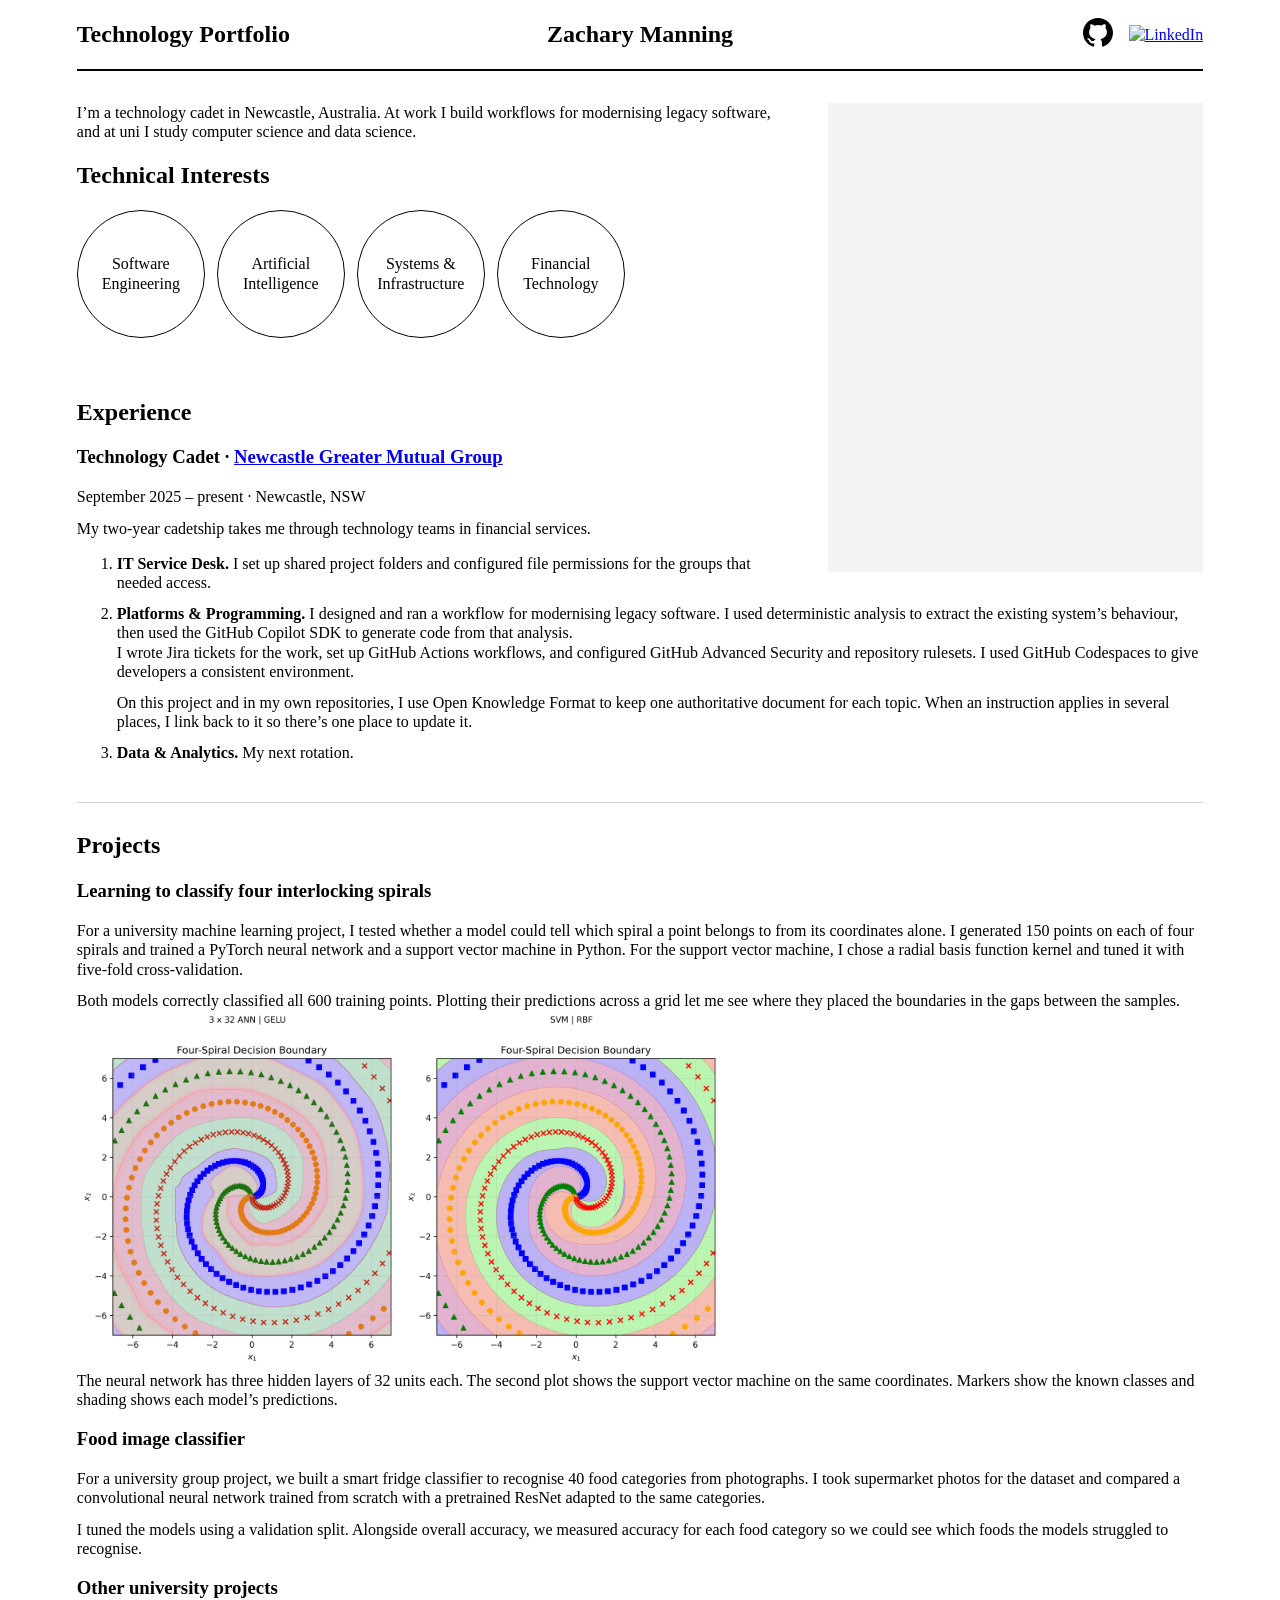
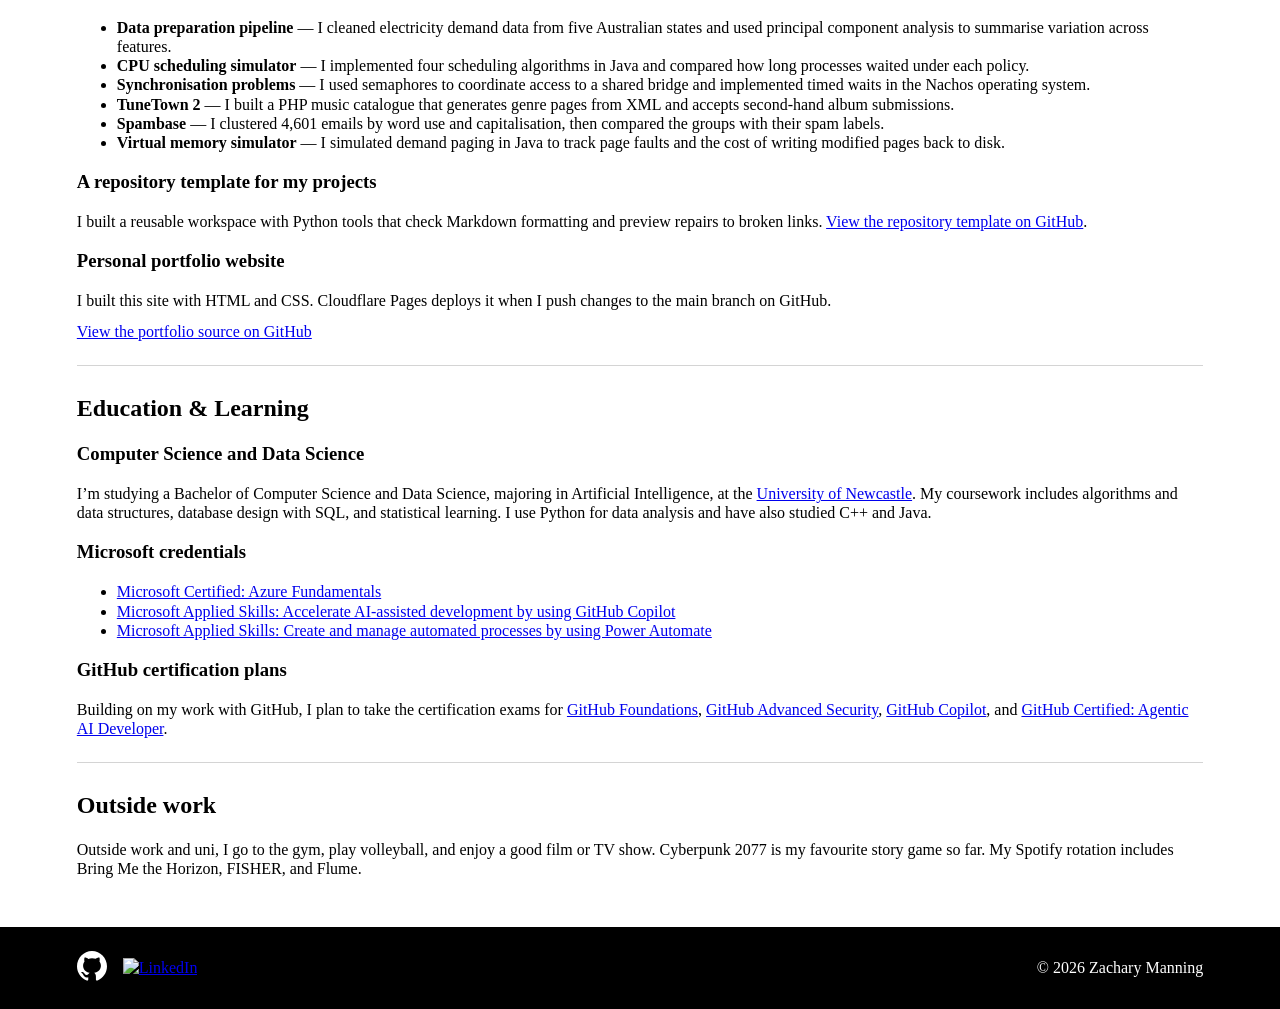
==== index.html @ 9282160e "working on content" ====
<!DOCTYPE html>
<html lang="en">
<head>
    <meta charset="UTF-8">
    <meta name="viewport" content="width=device-width, initial-scale=1.0">
    <title>Zachary Manning</title>
    <link rel="icon" type="image/svg+xml" href="./favicon.svg">
    <link rel="stylesheet" type="text/css" href="./assets/css/reset.css">
    <link rel="stylesheet" type="text/css" href="./assets/css/style.css">
</head>
<body>
    <div class="hero">
        <header>
            <p class="site-topic">Technology Portfolio</p>
            <h1 class="site-name">Zachary Manning</h1>
            <div class="header-images">
                <a rel="me" href="https://github.com/KingManning">
                    <img src="./assets/images/GitHub_Invertocat_Black.svg" width="30" alt="GitHub">
                </a>
                <a rel="me" href="https://www.linkedin.com/in/zachary-manning-64b93733a/">
                    <img src="./assets/images/InBug-Black.png" width="30" alt="LinkedIn">
                </a>      
            </div>
        </header>
        <main>
            <img class="portrait" src="./assets/images/portrait-placeholder.svg" alt="" width="240" height="300">
            <div class="profile">
                <section id="introduction" aria-label="About me">
                    <p>I’m a technology cadet in Newcastle, Australia. At work I build workflows for modernising legacy software, and at uni I study computer science and data science.</p>
                </section>
                <section>
                    <h2>Technical Interests</h2>
                    <ul class="interests" role="list">
                        <li>Software Engineering</li>
                        <li>Artificial Intelligence</li>
                        <li>Systems &amp; Infrastructure</li>
                        <li>Financial Technology</li>
                    </ul>
                </section>
            </div>
            <section id="experience">
                <h2>Experience</h2>
                <h3>Technology Cadet · <a href="https://www.ngmgroup.com.au/">Newcastle Greater Mutual Group</a></h3>
                <p><time datetime="2025-09">September 2025</time> – present · Newcastle, NSW</p>
                <p>My two-year cadetship takes me through technology teams in financial services.</p>
                <ol class="rotations">
                    <li><strong>IT Service Desk.</strong> I set up shared project folders and configured file permissions for the groups that needed access.</li>
                    <li><strong>Platforms &amp; Programming.</strong> I designed and ran a workflow for modernising legacy software. I used deterministic analysis to extract the existing system’s behaviour, then used the GitHub Copilot SDK to generate code from that analysis.
                        <p>I wrote Jira tickets for the work, set up GitHub Actions workflows, and configured GitHub Advanced Security and repository rulesets. I used GitHub Codespaces to give developers a consistent environment.</p>
                        <p>On this project and in my own repositories, I use Open Knowledge Format to keep one authoritative document for each topic. When an instruction applies in several places, I link back to it so there’s one place to update it.</p>
                    </li>
                    <li><strong>Data &amp; Analytics.</strong> My next rotation.</li>
                </ol>
            </section>
            <section id="projects">
                <h2>Projects</h2>
                <h3>Learning to classify four interlocking spirals</h3>
                <p>For a university machine learning project, I tested whether a model could tell which spiral a point belongs to from its coordinates alone. I generated 150 points on each of four spirals and trained a PyTorch neural network and a support vector machine in Python. For the support vector machine, I chose a radial basis function kernel and tuned it with five-fold cross-validation.</p>
                <p>Both models correctly classified all 600 training points. Plotting their predictions across a grid let me see where they placed the boundaries in the gaps between the samples.</p>
                <figure>
                    <a href="./assets/projects/four-spirals-neural-network.png"><img src="./assets/projects/four-spirals-neural-network.png" width="320" height="357" loading="lazy" alt="Neural network predictions form four winding bands around the labelled spiral points."></a>
                    <a href="./assets/projects/four-spirals-svm.png"><img src="./assets/projects/four-spirals-svm.png" width="320" height="357" loading="lazy" alt="Support vector machine predictions follow the same four spirals, with different boundaries between samples."></a>
                    <figcaption>The neural network has three hidden layers of 32 units each. The second plot shows the support vector machine on the same coordinates. Markers show the known classes and shading shows each model’s predictions.</figcaption>
                </figure>
                <h3>Food image classifier</h3>
                <p>For a university group project, we built a smart fridge classifier to recognise 40 food categories from photographs. I took supermarket photos for the dataset and compared a convolutional neural network trained from scratch with a pretrained ResNet adapted to the same categories.</p>
                <p>I tuned the models using a validation split. Alongside overall accuracy, we measured accuracy for each food category so we could see which foods the models struggled to recognise.</p>
                <h3>Other university projects</h3>
                <ul>
                    <li><strong>Data preparation pipeline</strong> — I cleaned electricity demand data from five Australian states and used principal component analysis to summarise variation across features.</li>
                    <li><strong>CPU scheduling simulator</strong> — I implemented four scheduling algorithms in Java and compared how long processes waited under each policy.</li>
                    <li><strong>Synchronisation problems</strong> — I used semaphores to coordinate access to a shared bridge and implemented timed waits in the Nachos operating system.</li>
                    <li><strong>TuneTown 2</strong> — I built a PHP music catalogue that generates genre pages from XML and accepts second-hand album submissions.</li>
                    <li><strong>Spambase</strong> — I clustered 4,601 emails by word use and capitalisation, then compared the groups with their spam labels.</li>
                    <li><strong>Virtual memory simulator</strong> — I simulated demand paging in Java to track page faults and the cost of writing modified pages back to disk.</li>
                </ul>
                <h3>A repository template for my projects</h3>
                <p>I built a reusable workspace with Python tools that check Markdown formatting and preview repairs to broken links. <a href="https://github.com/KingManning/repository-template">View the repository template on GitHub</a>.</p>
                <h3>Personal portfolio website</h3>
                <p>I built this site with HTML and CSS. Cloudflare Pages deploys it when I push changes to the main branch on GitHub.</p>
                <p><a href="https://github.com/KingManning/zacharymanning-portfolio">View the portfolio source on GitHub</a></p>
            </section>
            <section id="education">
                <h2>Education &amp; Learning</h2>
                <h3>Computer Science and Data Science</h3>
                <p>I’m studying a Bachelor of Computer Science and Data Science, majoring in Artificial Intelligence, at the <a href="https://www.newcastle.edu.au/">University of Newcastle</a>. My coursework includes algorithms and data structures, database design with SQL, and statistical learning. I use Python for data analysis and have also studied C++ and Java.</p>
                <h3>Microsoft credentials</h3>
                <ul>
                    <li><a href="https://learn.microsoft.com/en-us/users/zacmanning-8709/credentials/284d1d6c016167d8">Microsoft Certified: Azure Fundamentals</a></li>
                    <li><a href="https://learn.microsoft.com/en-us/users/zacmanning-8709/credentials/173a84cf86b14930">Microsoft Applied Skills: Accelerate AI-assisted development by using GitHub Copilot</a></li>
                    <li><a href="https://learn.microsoft.com/en-us/users/zacmanning-8709/credentials/d453b489c1628e04">Microsoft Applied Skills: Create and manage automated processes by using Power Automate</a></li>
                </ul>
                <h3>GitHub certification plans</h3>
                <p>Building on my work with GitHub, I plan to take the certification exams for <a href="https://learn.microsoft.com/en-us/credentials/certifications/github-foundations/">GitHub Foundations</a>, <a href="https://learn.microsoft.com/en-us/credentials/certifications/github-advanced-security/">GitHub Advanced Security</a>, <a href="https://learn.microsoft.com/en-us/credentials/certifications/github-copilot/">GitHub Copilot</a>, and <a href="https://learn.microsoft.com/en-us/credentials/certifications/agentic-ai-developer/">GitHub Certified: Agentic AI Developer</a>.</p>
            </section>
            <section id="outside-work">
                <h2>Outside work</h2>
                <p>Outside work and uni, I go to the gym, play volleyball, and enjoy a good film or TV show. Cyberpunk 2077 is my favourite story game so far. My Spotify rotation includes Bring Me the Horizon, FISHER, and Flume.</p>
            </section>
        </main>
    </div>
        <footer>
            <div class="footer-content">
                <a rel="me" href="https://github.com/KingManning">
                    <img src="./assets/images/GitHub_Invertocat_White.svg" width="30" alt="GitHub">
                </a>
                <a rel="me" href="https://www.linkedin.com/in/zachary-manning-64b93733a/">
                    <img src="./assets/images/InBug-White.png" width="30" alt="LinkedIn">
                </a>                
                <address>&copy; 2026 Zachary Manning</address>
            </div>
        </footer>
</body>
</html>
---- assets/css/style.css ----
/* Default styles */
h1 { 
    display: block;
    font-size: 2em;
    margin-top: 0.67em;
    margin-bottom: 0.67em;
    margin-left: 0;
    margin-right: 0;
    font-weight: bold;
}
h2 {
    display: block;
    font-size: 1.5em;
    margin-top: 0.83em;
    margin-bottom: 0.83em;
    margin-left: 0;
    margin-right: 0;
    font-weight: bold;
}
h3 { 
    display: block;
    font-size: 1.17em;
    margin-top: 1em;
    margin-bottom: 1em;
    margin-left: 0;
    margin-right: 0;
    font-weight: bold;
}
h4 { 
    display: block;
    margin-top: 1.33em;
    margin-bottom: 1.33em;
    margin-left: 0;
    margin-right: 0;
    font-weight: bold;
}
h5 { 
    display: block;
    font-size: .83em;
    margin-top: 1.67em;
    margin-bottom: 1.67em;
    margin-left: 0;
    margin-right: 0;
    font-weight: bold;
}
h6 { 
    display: block;
    font-size: .67em;
    margin-top: 2.33em;
    margin-bottom: 2.33em;
    margin-left: 0;
    margin-right: 0;
    font-weight: bold;
}
strong {
    font-weight: bold;
}
em {
    font-style: italic;
}
img {
    max-width: 100%;
    height: auto;
}
a {
  display: inline;
  text-decoration: underline;
  cursor: pointer; /* Rendered as a hand icon when hovering over links with an href */
}
a:link {
  color: -webkit-link;
}
a:visited {
  color: #551A8B; 
}
a:link:active,
a:visited:active {
  color: #FF0000;
}
ul {
  list-style-type: disc;
  list-style-position: outside;
  margin-block: 1em;
  padding-inline-start: 40px;
}

ol {
  list-style-type: decimal;
  list-style-position: outside;
  margin-block: 1em;
  padding-inline-start: 40px;
}

li {
  display: list-item;
}

/* Content specific styles */
a:hover {
    color:chocolate;
}
body {
    line-height: 1.2;
    min-height: 100vh;      
    min-height: 100dvh;     
    display: flex;
    flex-direction: column;
    margin: 0;
}
.hero, .footer-content {
    margin-inline: clamp(1rem, 6vw, 100px);
}
.hero {
    margin-bottom: 25px;
}
header {
    
    display: grid;
    grid-template-columns: 1fr auto 1fr;
    align-items: center;
    border-bottom: 2px solid black;
}
.site-topic {
    margin: 0;
    justify-self: start;
    font-size: 1.5em;
    margin-top: 0.83em;
    margin-bottom: 0.83em;
    margin-left: 0;
    margin-right: 0;
    font-weight: bold;
}
.site-name {
    margin: 0;
    justify-self: center;
    font-size: 1.5em;
    margin-top: 0.83em;
    margin-bottom: 0.83em;
    margin-left: 0;
    margin-right: 0;
    font-weight: bold;
}
main {
    display: flow-root;
    padding-block-start: 2rem;
}
.profile {
    margin-block-end: 2rem;
}
main > section {
    padding-block: 0.5rem 1.5rem;
}
section p + p, .rotations li + li {
    margin-block-start: 0.75rem;
}
.interests {
    display: flex;
    flex-wrap: wrap;
    gap: 0.75rem;
    list-style: none;
    padding: 0;
}
.interests li {
    box-sizing: border-box;
    display: grid;
    place-content: center;
    inline-size: 8rem;
    aspect-ratio: 1;
    padding: 0.5rem;
    border: 1px solid currentColor;
    border-radius: 50%;
    text-align: center;
}
.portrait {
    float: right;
    width: 33.333%;
    margin: 0 0 1rem 2rem;
    height: auto;
    aspect-ratio: 4 / 5;
    object-fit: cover;
    background: #f3f3f3;
}
.header-images {
    display: flex;
    align-items: center;
    gap: 1rem;
    justify-self: end;
}
footer {
    position: static;
    margin-top: auto;
    padding: 1.5rem 0;
    background-color: black;
    color: white;
}
.footer-content {
    display: flex;
    align-items: center;
    gap: 1rem;
}
.footer-content address {
    margin-left: auto;
    font-size: clamp(0.5rem, 3vw, 1rem);
}

@media (max-width: 42rem) {
    header {
        grid-template-columns: 1fr;
        justify-items: center;
        gap: 0.5rem;
        padding-block: 1rem;
    }
    .site-topic, .site-name, .header-images {
        margin: 0;
        justify-self: center;
    }
    .hero, .footer-content {
        margin-inline: 1rem;
    }
    .portrait {
        margin-inline-start: 1rem;
    }
}
#projects {
    border-top: 1px solid #d4d4d4;
}
#education {
    border-top: 1px solid #d4d4d4;
}
#outside-work {
    border-top: 1px solid #d4d4d4;
}
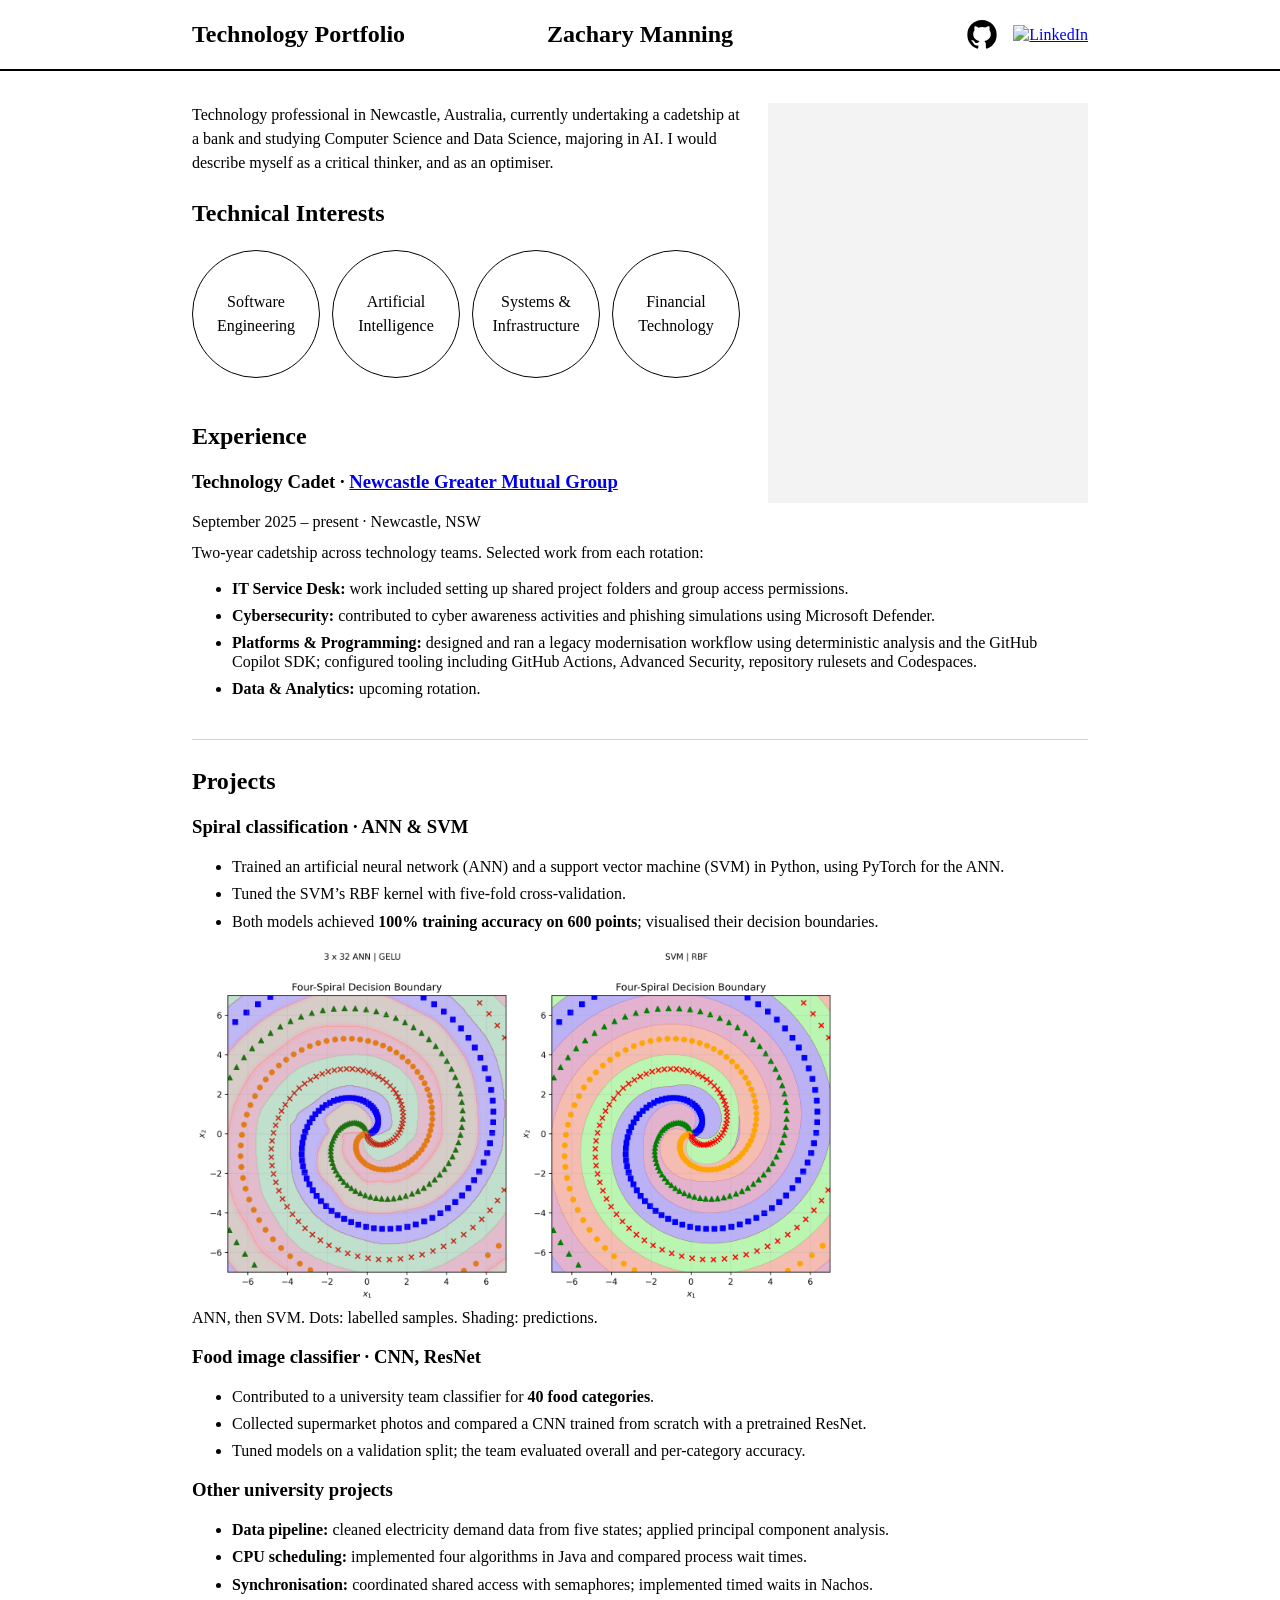
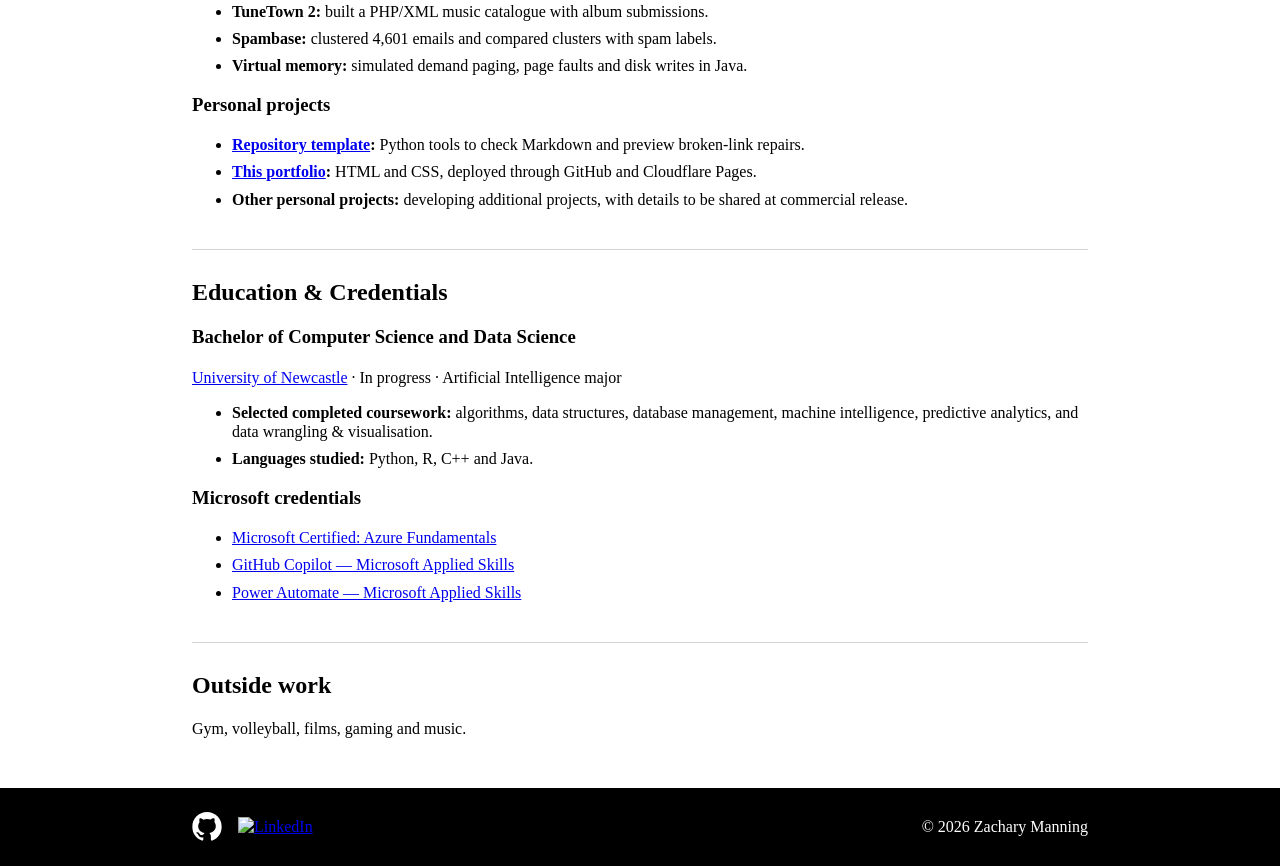
==== commit 4f8ad0ee: "refined content and drawings" ====
--- a/index.html
+++ b/index.html
@@ -6,103 +6,116 @@
     <title>Zachary Manning</title>
     <link rel="icon" type="image/svg+xml" href="./favicon.svg">
     <link rel="stylesheet" type="text/css" href="./assets/css/reset.css">
-    <link rel="stylesheet" type="text/css" href="./assets/css/style.css">
+    <link rel="stylesheet" type="text/css" href="./assets/css/style.css?v=20261121-spacing">
 </head>
 <body>
-    <div class="hero">
-        <header>
+    <header>
+        <div class="header-content">
             <p class="site-topic">Technology Portfolio</p>
             <h1 class="site-name">Zachary Manning</h1>
             <div class="header-images">
-                <a rel="me" href="https://github.com/KingManning">
-                    <img src="./assets/images/GitHub_Invertocat_Black.svg" width="30" alt="GitHub">
+                <a class="github-link" rel="me" href="https://github.com/KingManning" aria-label="GitHub">
+                    <span class="github-icon" aria-hidden="true"></span>
                 </a>
                 <a rel="me" href="https://www.linkedin.com/in/zachary-manning-64b93733a/">
                     <img src="./assets/images/InBug-Black.png" width="30" alt="LinkedIn">
                 </a>      
             </div>
-        </header>
+        </div>
+    </header>
+    <div class="hero">
         <main>
-            <img class="portrait" src="./assets/images/portrait-placeholder.svg" alt="" width="240" height="300">
-            <div class="profile">
-                <section id="introduction" aria-label="About me">
-                    <p>I’m a technology cadet in Newcastle, Australia. At work I build workflows for modernising legacy software, and at uni I study computer science and data science.</p>
-                </section>
-                <section>
-                    <h2>Technical Interests</h2>
-                    <ul class="interests" role="list">
-                        <li>Software Engineering</li>
-                        <li>Artificial Intelligence</li>
-                        <li>Systems &amp; Infrastructure</li>
-                        <li>Financial Technology</li>
-                    </ul>
-                </section>
+            <div class="intro-layout">
+                <div class="intro-content">
+                    <img class="portrait" src="./assets/images/portrait-placeholder.svg" alt="" width="320" height="400">
+                    <div class="profile">
+                        <section id="introduction" aria-label="About me">
+                            <p>Technology professional in Newcastle, Australia, currently undertaking a cadetship at a bank and studying Computer Science and Data Science, majoring in AI. I would describe myself as a critical thinker, and as an optimiser.</p>
+                        </section>
+                        <section>
+                            <h2>Technical Interests</h2>
+                            <ul class="interests" role="list">
+                                <li>Software Engineering</li>
+                                <li>Artificial Intelligence</li>
+                                <li>Systems &amp; Infrastructure</li>
+                                <li>Financial Technology</li>
+                            </ul>
+                        </section>
+                    </div>
+                    <section id="experience">
+                        <h2>Experience</h2>
+                        <h3>Technology Cadet · <a href="https://www.ngmgroup.com.au/">Newcastle Greater Mutual Group</a></h3>
+                        <p><time datetime="2025-09">September 2025</time> – present · Newcastle, NSW</p>
+                        <p>Two-year cadetship across technology teams. Selected work from each rotation:</p>
+                        <ul>
+                            <li><strong>IT Service Desk:</strong> work included setting up shared project folders and group access permissions.</li>
+                            <li><strong>Cybersecurity:</strong> contributed to cyber awareness activities and phishing simulations using Microsoft Defender.</li>
+                            <li><strong>Platforms &amp; Programming:</strong> designed and ran a legacy modernisation workflow using deterministic analysis and the GitHub Copilot SDK; configured tooling including GitHub Actions, Advanced Security, repository rulesets and Codespaces.</li>
+                            <li><strong>Data &amp; Analytics:</strong> upcoming rotation.</li>
+                        </ul>
+                    </section>
+                </div>
             </div>
-            <section id="experience">
-                <h2>Experience</h2>
-                <h3>Technology Cadet · <a href="https://www.ngmgroup.com.au/">Newcastle Greater Mutual Group</a></h3>
-                <p><time datetime="2025-09">September 2025</time> – present · Newcastle, NSW</p>
-                <p>My two-year cadetship takes me through technology teams in financial services.</p>
-                <ol class="rotations">
-                    <li><strong>IT Service Desk.</strong> I set up shared project folders and configured file permissions for the groups that needed access.</li>
-                    <li><strong>Platforms &amp; Programming.</strong> I designed and ran a workflow for modernising legacy software. I used deterministic analysis to extract the existing system’s behaviour, then used the GitHub Copilot SDK to generate code from that analysis.
-                        <p>I wrote Jira tickets for the work, set up GitHub Actions workflows, and configured GitHub Advanced Security and repository rulesets. I used GitHub Codespaces to give developers a consistent environment.</p>
-                        <p>On this project and in my own repositories, I use Open Knowledge Format to keep one authoritative document for each topic. When an instruction applies in several places, I link back to it so there’s one place to update it.</p>
-                    </li>
-                    <li><strong>Data &amp; Analytics.</strong> My next rotation.</li>
-                </ol>
-            </section>
             <section id="projects">
                 <h2>Projects</h2>
-                <h3>Learning to classify four interlocking spirals</h3>
-                <p>For a university machine learning project, I tested whether a model could tell which spiral a point belongs to from its coordinates alone. I generated 150 points on each of four spirals and trained a PyTorch neural network and a support vector machine in Python. For the support vector machine, I chose a radial basis function kernel and tuned it with five-fold cross-validation.</p>
-                <p>Both models correctly classified all 600 training points. Plotting their predictions across a grid let me see where they placed the boundaries in the gaps between the samples.</p>
+                <h3>Spiral classification · ANN &amp; SVM</h3>
+                <ul>
+                    <li>Trained an artificial neural network (ANN) and a support vector machine (SVM) in Python, using PyTorch for the ANN.</li>
+                    <li>Tuned the SVM’s RBF kernel with five-fold cross-validation.</li>
+                    <li>Both models achieved <strong>100% training accuracy on 600 points</strong>; visualised their decision boundaries.</li>
+                </ul>
                 <figure>
-                    <a href="./assets/projects/four-spirals-neural-network.png"><img src="./assets/projects/four-spirals-neural-network.png" width="320" height="357" loading="lazy" alt="Neural network predictions form four winding bands around the labelled spiral points."></a>
-                    <a href="./assets/projects/four-spirals-svm.png"><img src="./assets/projects/four-spirals-svm.png" width="320" height="357" loading="lazy" alt="Support vector machine predictions follow the same four spirals, with different boundaries between samples."></a>
-                    <figcaption>The neural network has three hidden layers of 32 units each. The second plot shows the support vector machine on the same coordinates. Markers show the known classes and shading shows each model’s predictions.</figcaption>
+                    <img src="./assets/projects/four-spirals-neural-network.png" width="320" height="357" loading="lazy" alt="Neural network predictions form four winding bands around the labelled spiral points.">
+                    <img src="./assets/projects/four-spirals-svm.png" width="320" height="357" loading="lazy" alt="Support vector machine predictions follow the same four spirals, with different boundaries between samples.">
+                    <figcaption>ANN, then SVM. Dots: labelled samples. Shading: predictions.</figcaption>
                 </figure>
-                <h3>Food image classifier</h3>
-                <p>For a university group project, we built a smart fridge classifier to recognise 40 food categories from photographs. I took supermarket photos for the dataset and compared a convolutional neural network trained from scratch with a pretrained ResNet adapted to the same categories.</p>
-                <p>I tuned the models using a validation split. Alongside overall accuracy, we measured accuracy for each food category so we could see which foods the models struggled to recognise.</p>
+                <h3>Food image classifier · CNN, ResNet</h3>
+                <ul>
+                    <li>Contributed to a university team classifier for <strong>40 food categories</strong>.</li>
+                    <li>Collected supermarket photos and compared a CNN trained from scratch with a pretrained ResNet.</li>
+                    <li>Tuned models on a validation split; the team evaluated overall and per-category accuracy.</li>
+                </ul>
                 <h3>Other university projects</h3>
                 <ul>
-                    <li><strong>Data preparation pipeline</strong> — I cleaned electricity demand data from five Australian states and used principal component analysis to summarise variation across features.</li>
-                    <li><strong>CPU scheduling simulator</strong> — I implemented four scheduling algorithms in Java and compared how long processes waited under each policy.</li>
-                    <li><strong>Synchronisation problems</strong> — I used semaphores to coordinate access to a shared bridge and implemented timed waits in the Nachos operating system.</li>
-                    <li><strong>TuneTown 2</strong> — I built a PHP music catalogue that generates genre pages from XML and accepts second-hand album submissions.</li>
-                    <li><strong>Spambase</strong> — I clustered 4,601 emails by word use and capitalisation, then compared the groups with their spam labels.</li>
-                    <li><strong>Virtual memory simulator</strong> — I simulated demand paging in Java to track page faults and the cost of writing modified pages back to disk.</li>
+                    <li><strong>Data pipeline:</strong> cleaned electricity demand data from five states; applied principal component analysis.</li>
+                    <li><strong>CPU scheduling:</strong> implemented four algorithms in Java and compared process wait times.</li>
+                    <li><strong>Synchronisation:</strong> coordinated shared access with semaphores; implemented timed waits in Nachos.</li>
+                    <li><strong>TuneTown 2:</strong> built a PHP/XML music catalogue with album submissions.</li>
+                    <li><strong>Spambase:</strong> clustered 4,601 emails and compared clusters with spam labels.</li>
+                    <li><strong>Virtual memory:</strong> simulated demand paging, page faults and disk writes in Java.</li>
                 </ul>
-                <h3>A repository template for my projects</h3>
-                <p>I built a reusable workspace with Python tools that check Markdown formatting and preview repairs to broken links. <a href="https://github.com/KingManning/repository-template">View the repository template on GitHub</a>.</p>
-                <h3>Personal portfolio website</h3>
-                <p>I built this site with HTML and CSS. Cloudflare Pages deploys it when I push changes to the main branch on GitHub.</p>
-                <p><a href="https://github.com/KingManning/zacharymanning-portfolio">View the portfolio source on GitHub</a></p>
+                <h3>Personal projects</h3>
+                <ul>
+                    <li><strong><a href="https://github.com/KingManning/repository-template">Repository template</a>:</strong> Python tools to check Markdown and preview broken-link repairs.</li>
+                    <li><strong><a href="https://github.com/KingManning/zacharymanning-portfolio">This portfolio</a>:</strong> HTML and CSS, deployed through GitHub and Cloudflare Pages.</li>
+                    <li><strong>Other personal projects:</strong> developing additional projects, with details to be shared at commercial release.</li>
+                </ul>
             </section>
             <section id="education">
-                <h2>Education &amp; Learning</h2>
-                <h3>Computer Science and Data Science</h3>
-                <p>I’m studying a Bachelor of Computer Science and Data Science, majoring in Artificial Intelligence, at the <a href="https://www.newcastle.edu.au/">University of Newcastle</a>. My coursework includes algorithms and data structures, database design with SQL, and statistical learning. I use Python for data analysis and have also studied C++ and Java.</p>
+                <h2>Education &amp; Credentials</h2>
+                <h3>Bachelor of Computer Science and Data Science</h3>
+                <p><a href="https://www.newcastle.edu.au/">University of Newcastle</a> · In progress · Artificial Intelligence major</p>
+                <ul>
+                    <li><strong>Selected completed coursework:</strong> algorithms, data structures, database management, machine intelligence, predictive analytics, and data wrangling &amp; visualisation.</li>
+                    <li><strong>Languages studied:</strong> Python, R, C++ and Java.</li>
+                </ul>
                 <h3>Microsoft credentials</h3>
                 <ul>
                     <li><a href="https://learn.microsoft.com/en-us/users/zacmanning-8709/credentials/284d1d6c016167d8">Microsoft Certified: Azure Fundamentals</a></li>
-                    <li><a href="https://learn.microsoft.com/en-us/users/zacmanning-8709/credentials/173a84cf86b14930">Microsoft Applied Skills: Accelerate AI-assisted development by using GitHub Copilot</a></li>
-                    <li><a href="https://learn.microsoft.com/en-us/users/zacmanning-8709/credentials/d453b489c1628e04">Microsoft Applied Skills: Create and manage automated processes by using Power Automate</a></li>
+                    <li><a href="https://learn.microsoft.com/en-us/users/zacmanning-8709/credentials/173a84cf86b14930">GitHub Copilot — Microsoft Applied Skills</a></li>
+                    <li><a href="https://learn.microsoft.com/en-us/users/zacmanning-8709/credentials/d453b489c1628e04">Power Automate — Microsoft Applied Skills</a></li>
                 </ul>
-                <h3>GitHub certification plans</h3>
-                <p>Building on my work with GitHub, I plan to take the certification exams for <a href="https://learn.microsoft.com/en-us/credentials/certifications/github-foundations/">GitHub Foundations</a>, <a href="https://learn.microsoft.com/en-us/credentials/certifications/github-advanced-security/">GitHub Advanced Security</a>, <a href="https://learn.microsoft.com/en-us/credentials/certifications/github-copilot/">GitHub Copilot</a>, and <a href="https://learn.microsoft.com/en-us/credentials/certifications/agentic-ai-developer/">GitHub Certified: Agentic AI Developer</a>.</p>
             </section>
             <section id="outside-work">
                 <h2>Outside work</h2>
-                <p>Outside work and uni, I go to the gym, play volleyball, and enjoy a good film or TV show. Cyberpunk 2077 is my favourite story game so far. My Spotify rotation includes Bring Me the Horizon, FISHER, and Flume.</p>
+                <p>Gym, volleyball, films, gaming and music.</p>
             </section>
         </main>
     </div>
         <footer>
             <div class="footer-content">
-                <a rel="me" href="https://github.com/KingManning">
-                    <img src="./assets/images/GitHub_Invertocat_White.svg" width="30" alt="GitHub">
+                <a class="github-link" rel="me" href="https://github.com/KingManning" aria-label="GitHub">
+                    <span class="github-icon" aria-hidden="true"></span>
                 </a>
                 <a rel="me" href="https://www.linkedin.com/in/zachary-manning-64b93733a/">
                     <img src="./assets/images/InBug-White.png" width="30" alt="LinkedIn">
--- a/assets/css/style.css
+++ b/assets/css/style.css
@@ -107,20 +107,28 @@
     flex-direction: column;
     margin: 0;
 }
-.hero, .footer-content {
-    margin-inline: clamp(1rem, 6vw, 100px);
+.hero, .header-content, .footer-content {
+    width: calc(100% - 2 * clamp(1rem, 6vw, 100px));
+    max-width: 78rem;
+    margin-inline: auto;
 }
 .hero {
     margin-bottom: 25px;
 }
 header {
-    
+    box-sizing: border-box;
+    width: 100%;
+    border-bottom: 2px solid black;
+}
+.header-content {
+    max-width: 56rem;
     display: grid;
     grid-template-columns: 1fr auto 1fr;
+    grid-template-areas: "topic name links";
     align-items: center;
-    border-bottom: 2px solid black;
 }
 .site-topic {
+    grid-area: topic;
     margin: 0;
     justify-self: start;
     font-size: 1.5em;
@@ -131,6 +139,7 @@
     font-weight: bold;
 }
 .site-name {
+    grid-area: name;
     margin: 0;
     justify-self: center;
     font-size: 1.5em;
@@ -141,17 +150,40 @@
     font-weight: bold;
 }
 main {
+    position: relative;
     display: flow-root;
     padding-block-start: 2rem;
 }
 .profile {
-    margin-block-end: 2rem;
-}
-main > section {
+    margin-block-end: 0;
+}
+.intro-layout {
+    margin-block-end: 0;
+}
+.intro-content {
+    display: flow-root;
+    max-width: 56rem;
+    margin-inline: auto;
+    line-height: 1.5;
+}
+main::before, main::after {
+    content: "";
+    display: none;
+    pointer-events: none;
+}
+main > section, .intro-content > section {
+    max-width: 56rem;
+    margin-inline: auto;
     padding-block: 0.5rem 1.5rem;
 }
-section p + p, .rotations li + li {
+#experience {
+    line-height: 1.2;
+}
+section p + p {
     margin-block-start: 0.75rem;
+}
+section ul:not(.interests) li + li {
+    margin-block-start: 0.5rem;
 }
 .interests {
     display: flex;
@@ -173,18 +205,45 @@
 }
 .portrait {
     float: right;
-    width: 33.333%;
-    margin: 0 0 1rem 2rem;
+    width: 40%;
+    max-width: 20rem;
+    margin: 0 0 1rem 1.5rem;
     height: auto;
     aspect-ratio: 4 / 5;
     object-fit: cover;
     background: #f3f3f3;
 }
 .header-images {
+    grid-area: links;
     display: flex;
     align-items: center;
     gap: 1rem;
     justify-self: end;
+}
+.github-link {
+    display: inline-flex;
+    border-radius: 50%;
+}
+.github-link:link, .github-link:visited {
+    color: #000;
+}
+.github-icon {
+    display: block;
+    width: 30px;
+    height: 30px;
+    background-color: currentColor;
+    mask: url("../images/GitHub_Invertocat_Black.svg") center / contain no-repeat;
+}
+footer .github-link:link, footer .github-link:visited {
+    color: #fff;
+}
+.github-link:hover, .github-link:focus-visible,
+footer .github-link:hover, footer .github-link:focus-visible {
+    color: #e24850;
+}
+.github-link:focus-visible {
+    outline: 2px solid currentColor;
+    outline-offset: 4px;
 }
 footer {
     position: static;
@@ -194,6 +253,7 @@
     color: white;
 }
 .footer-content {
+    max-width: 56rem;
     display: flex;
     align-items: center;
     gap: 1rem;
@@ -203,9 +263,46 @@
     font-size: clamp(0.5rem, 3vw, 1rem);
 }
 
+/* Artwork starts below the header; dividers sit 3rem outside the text. */
+@media (min-width: 84rem) {
+    main::before, main::after {
+        display: block;
+        position: absolute;
+        top: 0;
+        bottom: 0;
+        box-sizing: border-box;
+        width: calc((100vw - 56rem) / 2 - 4rem);
+        background-repeat: repeat-y;
+        background-size: 100% auto;
+        background-origin: content-box;
+        background-clip: content-box;
+    }
+    main::before {
+        left: calc(50% - 50vw + 1rem);
+        padding-right: 1.25rem;
+        border-right: 1px solid #e0e3e6;
+        background-image: url("../images/computing-motifs.svg");
+    }
+    main::after {
+        right: calc(50% - 50vw + 1rem);
+        padding-left: 1.25rem;
+        border-left: 1px solid #e0e3e6;
+        background-image: url("../images/ai-motifs.svg");
+    }
+}
+
+/* Tile across very wide gutters without enlarging the individual symbols. */
+@media (min-width: 140rem) {
+    main::before, main::after {
+        background-size: 50% auto;
+        background-repeat: repeat;
+    }
+}
+
 @media (max-width: 42rem) {
-    header {
+    .header-content {
         grid-template-columns: 1fr;
+        grid-template-areas: "topic" "name" "links";
         justify-items: center;
         gap: 0.5rem;
         padding-block: 1rem;
@@ -214,12 +311,20 @@
         margin: 0;
         justify-self: center;
     }
-    .hero, .footer-content {
-        margin-inline: 1rem;
+    .hero, .header-content, .footer-content {
+        width: calc(100% - 2rem);
     }
     .portrait {
         margin-inline-start: 1rem;
     }
+    .profile > section + section {
+        clear: both;
+    }
+}
+@media print {
+    main::before, main::after {
+        display: none;
+    }
 }
 #projects {
     border-top: 1px solid #d4d4d4;
@@ -229,4 +334,4 @@
 }
 #outside-work {
     border-top: 1px solid #d4d4d4;
-}+}
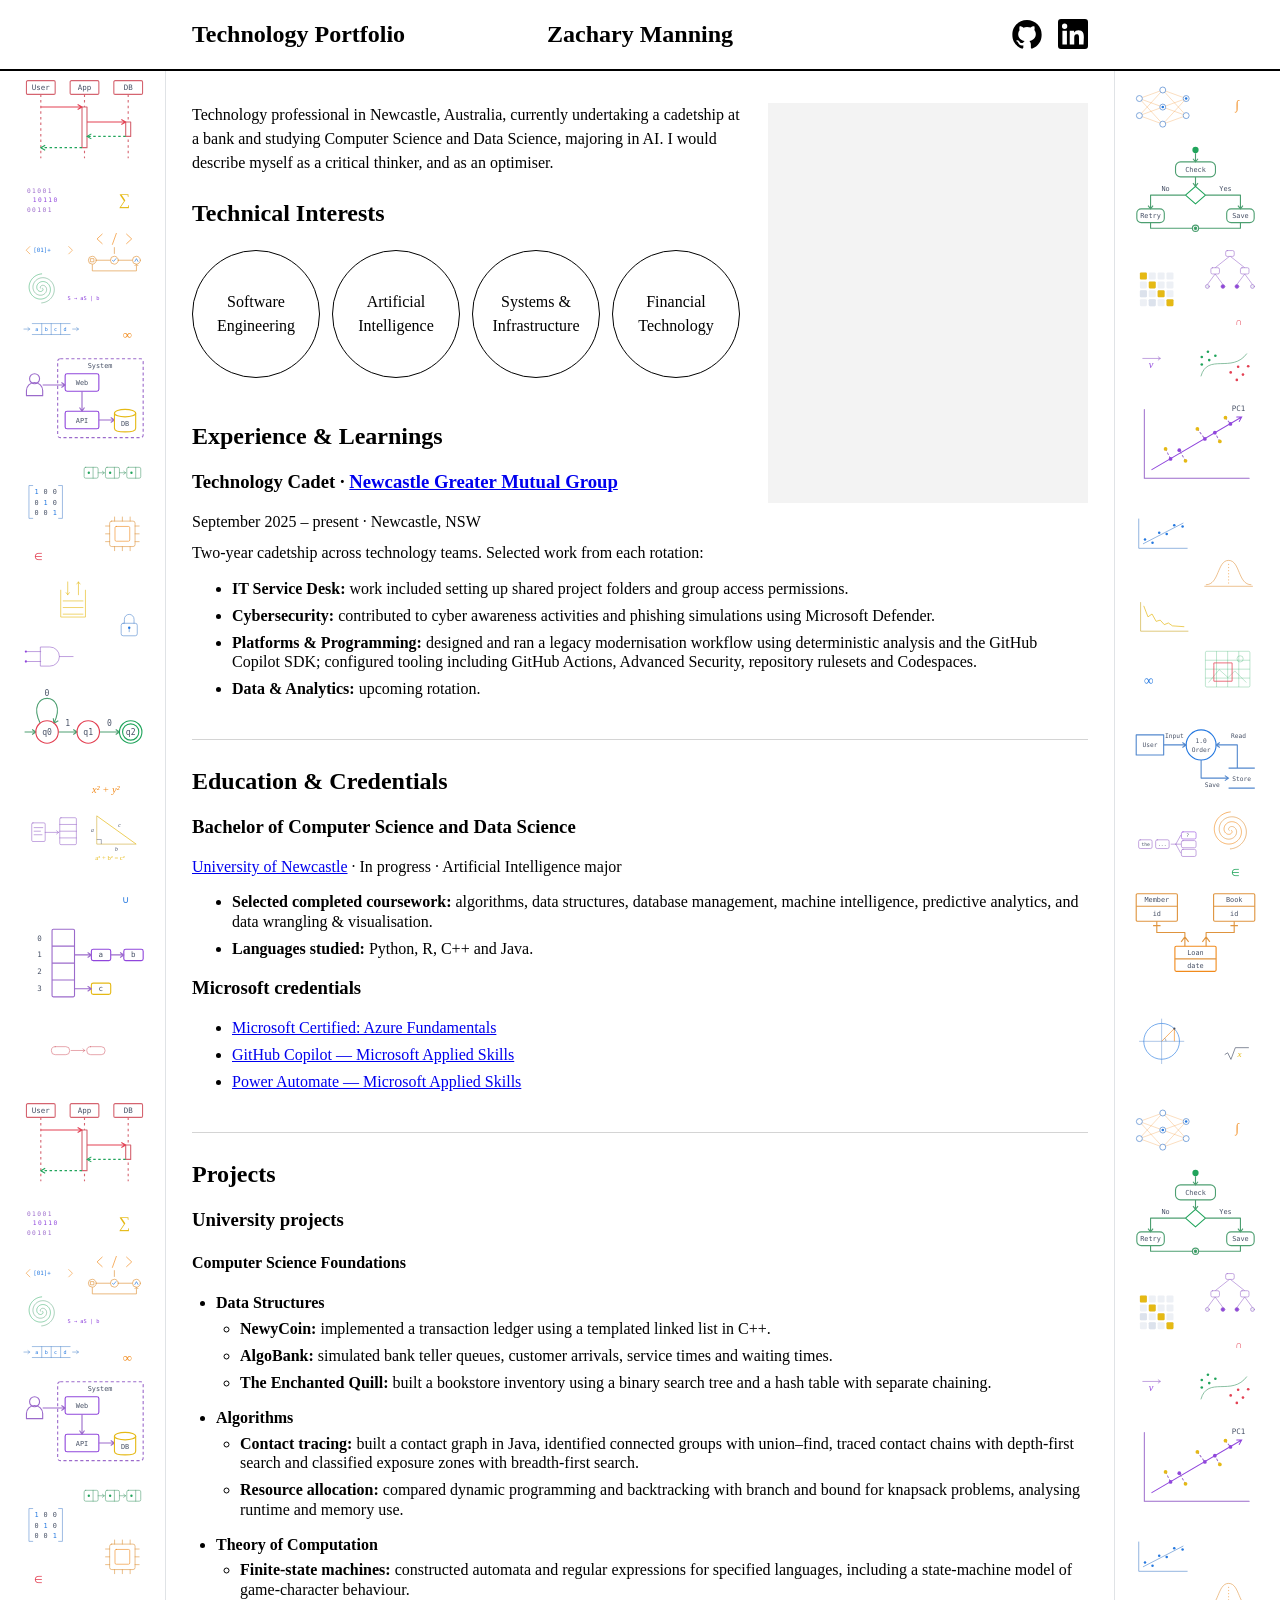
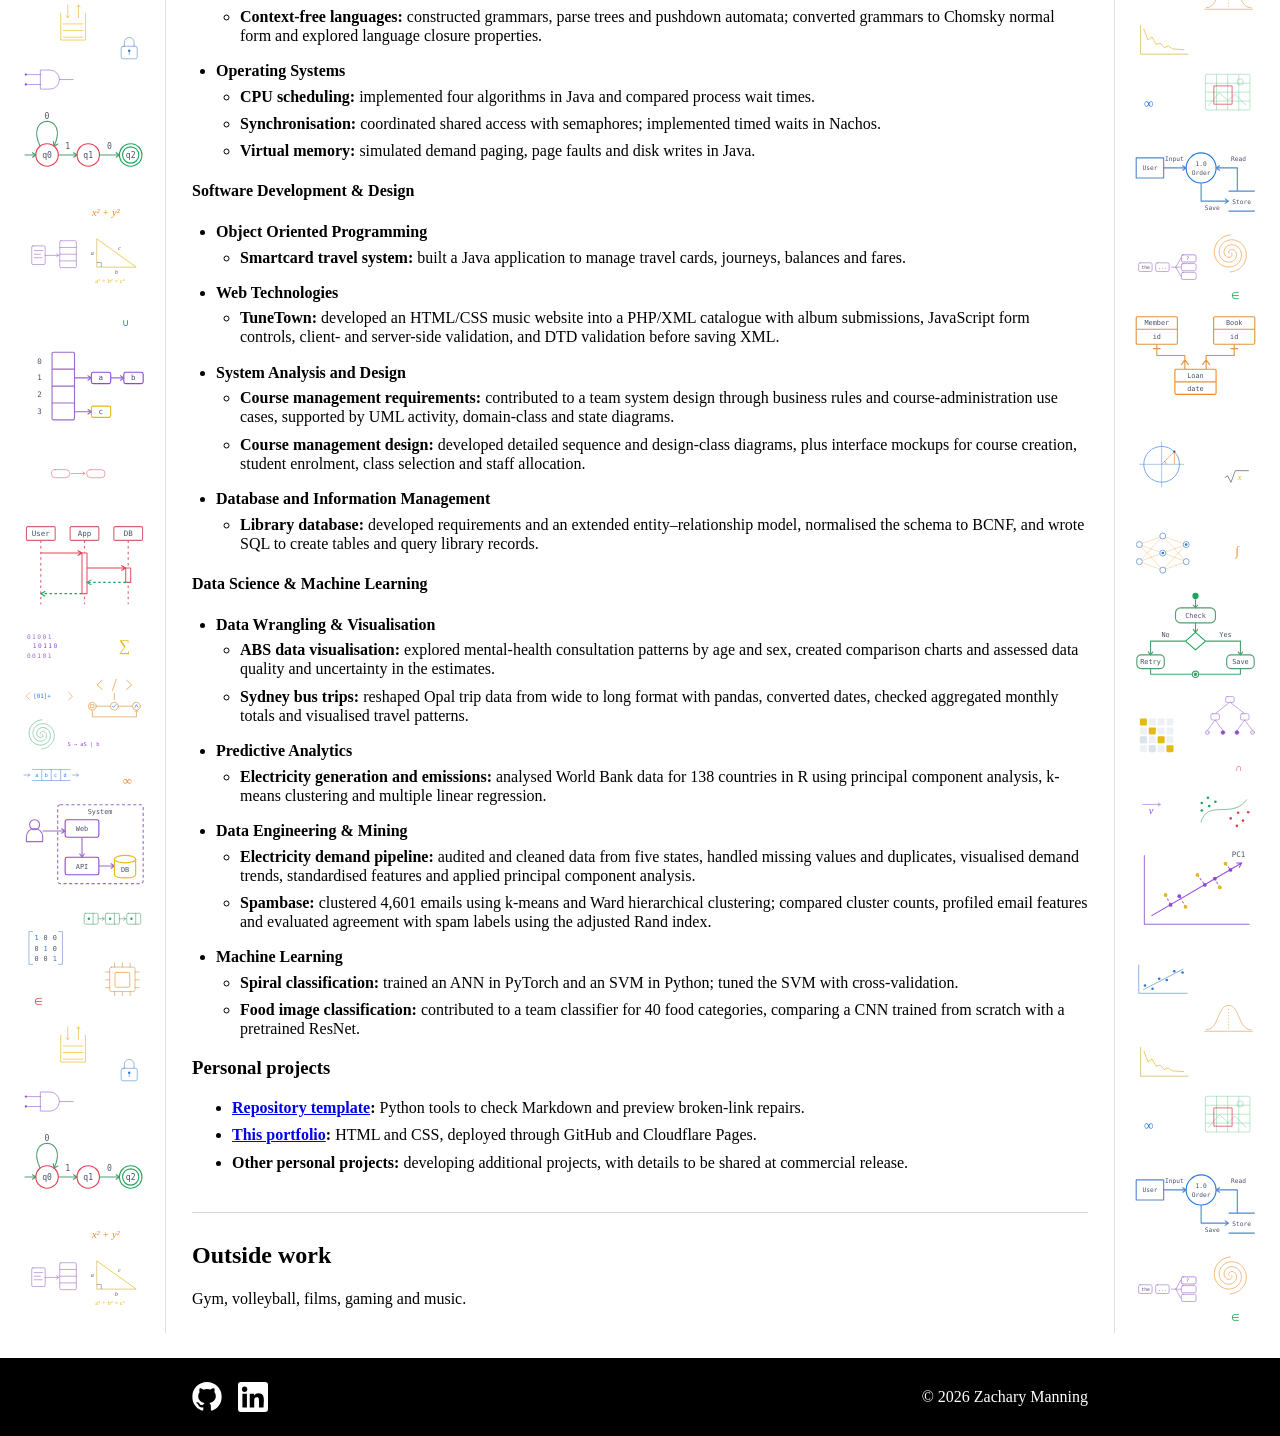
==== commit e10f9ad2: "updated drawings and projects" ====
--- a/index.html
+++ b/index.html
@@ -6,7 +6,7 @@
     <title>Zachary Manning</title>
     <link rel="icon" type="image/svg+xml" href="./favicon.svg">
     <link rel="stylesheet" type="text/css" href="./assets/css/reset.css">
-    <link rel="stylesheet" type="text/css" href="./assets/css/style.css?v=20261121-spacing">
+    <link rel="stylesheet" type="text/css" href="./assets/css/style.css?v=20261123-link-colour">
 </head>
 <body>
     <header>
@@ -17,8 +17,8 @@
                 <a class="github-link" rel="me" href="https://github.com/KingManning" aria-label="GitHub">
                     <span class="github-icon" aria-hidden="true"></span>
                 </a>
-                <a rel="me" href="https://www.linkedin.com/in/zachary-manning-64b93733a/">
-                    <img src="./assets/images/InBug-Black.png" width="30" alt="LinkedIn">
+                <a class="linkedin-link" rel="me" href="https://www.linkedin.com/in/zachary-manning-64b93733a/" aria-label="LinkedIn">
+                    <span class="linkedin-icon" aria-hidden="true"></span>
                 </a>      
             </div>
         </div>
@@ -43,7 +43,7 @@
                         </section>
                     </div>
                     <section id="experience">
-                        <h2>Experience</h2>
+                        <h2>Experience &amp; Learnings</h2>
                         <h3>Technology Cadet · <a href="https://www.ngmgroup.com.au/">Newcastle Greater Mutual Group</a></h3>
                         <p><time datetime="2025-09">September 2025</time> – present · Newcastle, NSW</p>
                         <p>Two-year cadetship across technology teams. Selected work from each rotation:</p>
@@ -56,41 +56,6 @@
                     </section>
                 </div>
             </div>
-            <section id="projects">
-                <h2>Projects</h2>
-                <h3>Spiral classification · ANN &amp; SVM</h3>
-                <ul>
-                    <li>Trained an artificial neural network (ANN) and a support vector machine (SVM) in Python, using PyTorch for the ANN.</li>
-                    <li>Tuned the SVM’s RBF kernel with five-fold cross-validation.</li>
-                    <li>Both models achieved <strong>100% training accuracy on 600 points</strong>; visualised their decision boundaries.</li>
-                </ul>
-                <figure>
-                    <img src="./assets/projects/four-spirals-neural-network.png" width="320" height="357" loading="lazy" alt="Neural network predictions form four winding bands around the labelled spiral points.">
-                    <img src="./assets/projects/four-spirals-svm.png" width="320" height="357" loading="lazy" alt="Support vector machine predictions follow the same four spirals, with different boundaries between samples.">
-                    <figcaption>ANN, then SVM. Dots: labelled samples. Shading: predictions.</figcaption>
-                </figure>
-                <h3>Food image classifier · CNN, ResNet</h3>
-                <ul>
-                    <li>Contributed to a university team classifier for <strong>40 food categories</strong>.</li>
-                    <li>Collected supermarket photos and compared a CNN trained from scratch with a pretrained ResNet.</li>
-                    <li>Tuned models on a validation split; the team evaluated overall and per-category accuracy.</li>
-                </ul>
-                <h3>Other university projects</h3>
-                <ul>
-                    <li><strong>Data pipeline:</strong> cleaned electricity demand data from five states; applied principal component analysis.</li>
-                    <li><strong>CPU scheduling:</strong> implemented four algorithms in Java and compared process wait times.</li>
-                    <li><strong>Synchronisation:</strong> coordinated shared access with semaphores; implemented timed waits in Nachos.</li>
-                    <li><strong>TuneTown 2:</strong> built a PHP/XML music catalogue with album submissions.</li>
-                    <li><strong>Spambase:</strong> clustered 4,601 emails and compared clusters with spam labels.</li>
-                    <li><strong>Virtual memory:</strong> simulated demand paging, page faults and disk writes in Java.</li>
-                </ul>
-                <h3>Personal projects</h3>
-                <ul>
-                    <li><strong><a href="https://github.com/KingManning/repository-template">Repository template</a>:</strong> Python tools to check Markdown and preview broken-link repairs.</li>
-                    <li><strong><a href="https://github.com/KingManning/zacharymanning-portfolio">This portfolio</a>:</strong> HTML and CSS, deployed through GitHub and Cloudflare Pages.</li>
-                    <li><strong>Other personal projects:</strong> developing additional projects, with details to be shared at commercial release.</li>
-                </ul>
-            </section>
             <section id="education">
                 <h2>Education &amp; Credentials</h2>
                 <h3>Bachelor of Computer Science and Data Science</h3>
@@ -106,6 +71,95 @@
                     <li><a href="https://learn.microsoft.com/en-us/users/zacmanning-8709/credentials/d453b489c1628e04">Power Automate — Microsoft Applied Skills</a></li>
                 </ul>
             </section>
+            <section id="projects">
+                <h2>Projects</h2>
+                <h3>University projects</h3>
+                <h4>Computer Science Foundations</h4>
+                <ul class="assignments">
+                    <li><strong>Data Structures</strong>
+                        <ul>
+                            <li><strong>NewyCoin:</strong> implemented a transaction ledger using a templated linked list in C++.</li>
+                            <li><strong>AlgoBank:</strong> simulated bank teller queues, customer arrivals, service times and waiting times.</li>
+                            <li><strong>The Enchanted Quill:</strong> built a bookstore inventory using a binary search tree and a hash table with separate chaining.</li>
+                        </ul>
+                    </li>
+                    <li><strong>Algorithms</strong>
+                        <ul>
+                            <li><strong>Contact tracing:</strong> built a contact graph in Java, identified connected groups with union–find, traced contact chains with depth-first search and classified exposure zones with breadth-first search.</li>
+                            <li><strong>Resource allocation:</strong> compared dynamic programming and backtracking with branch and bound for knapsack problems, analysing runtime and memory use.</li>
+                        </ul>
+                    </li>
+                    <li><strong>Theory of Computation</strong>
+                        <ul>
+                            <li><strong>Finite-state machines:</strong> constructed automata and regular expressions for specified languages, including a state-machine model of game-character behaviour.</li>
+                            <li><strong>Context-free languages:</strong> constructed grammars, parse trees and pushdown automata; converted grammars to Chomsky normal form and explored language closure properties.</li>
+                        </ul>
+                    </li>
+                    <li><strong>Operating Systems</strong>
+                        <ul>
+                            <li><strong>CPU scheduling:</strong> implemented four algorithms in Java and compared process wait times.</li>
+                            <li><strong>Synchronisation:</strong> coordinated shared access with semaphores; implemented timed waits in Nachos.</li>
+                            <li><strong>Virtual memory:</strong> simulated demand paging, page faults and disk writes in Java.</li>
+                        </ul>
+                    </li>
+                </ul>
+                <h4>Software Development &amp; Design</h4>
+                <ul class="assignments">
+                    <li><strong>Object Oriented Programming</strong>
+                        <ul>
+                            <li><strong>Smartcard travel system:</strong> built a Java application to manage travel cards, journeys, balances and fares.</li>
+                        </ul>
+                    </li>
+                    <li><strong>Web Technologies</strong>
+                        <ul>
+                            <li><strong>TuneTown:</strong> developed an HTML/CSS music website into a PHP/XML catalogue with album submissions, JavaScript form controls, client- and server-side validation, and DTD validation before saving XML.</li>
+                        </ul>
+                    </li>
+                    <li><strong>System Analysis and Design</strong>
+                        <ul>
+                            <li><strong>Course management requirements:</strong> contributed to a team system design through business rules and course-administration use cases, supported by UML activity, domain-class and state diagrams.</li>
+                            <li><strong>Course management design:</strong> developed detailed sequence and design-class diagrams, plus interface mockups for course creation, student enrolment, class selection and staff allocation.</li>
+                        </ul>
+                    </li>
+                    <li><strong>Database and Information Management</strong>
+                        <ul>
+                            <li><strong>Library database:</strong> developed requirements and an extended entity–relationship model, normalised the schema to BCNF, and wrote SQL to create tables and query library records.</li>
+                        </ul>
+                    </li>
+                </ul>
+                <h4>Data Science &amp; Machine Learning</h4>
+                <ul class="assignments">
+                    <li><strong>Data Wrangling &amp; Visualisation</strong>
+                        <ul>
+                            <li><strong>ABS data visualisation:</strong> explored mental-health consultation patterns by age and sex, created comparison charts and assessed data quality and uncertainty in the estimates.</li>
+                            <li><strong>Sydney bus trips:</strong> reshaped Opal trip data from wide to long format with pandas, converted dates, checked aggregated monthly totals and visualised travel patterns.</li>
+                        </ul>
+                    </li>
+                    <li><strong>Predictive Analytics</strong>
+                        <ul>
+                            <li><strong>Electricity generation and emissions:</strong> analysed World Bank data for 138 countries in R using principal component analysis, k-means clustering and multiple linear regression.</li>
+                        </ul>
+                    </li>
+                    <li><strong>Data Engineering &amp; Mining</strong>
+                        <ul>
+                            <li><strong>Electricity demand pipeline:</strong> audited and cleaned data from five states, handled missing values and duplicates, visualised demand trends, standardised features and applied principal component analysis.</li>
+                            <li><strong>Spambase:</strong> clustered 4,601 emails using k-means and Ward hierarchical clustering; compared cluster counts, profiled email features and evaluated agreement with spam labels using the adjusted Rand index.</li>
+                        </ul>
+                    </li>
+                    <li><strong>Machine Learning</strong>
+                        <ul>
+                            <li><strong>Spiral classification:</strong> trained an ANN in PyTorch and an SVM in Python; tuned the SVM with cross-validation.</li>
+                            <li><strong>Food image classification:</strong> contributed to a team classifier for 40 food categories, comparing a CNN trained from scratch with a pretrained ResNet.</li>
+                        </ul>
+                    </li>
+                </ul>
+                <h3>Personal projects</h3>
+                <ul>
+                    <li><strong><a href="https://github.com/KingManning/repository-template">Repository template</a>:</strong> Python tools to check Markdown and preview broken-link repairs.</li>
+                    <li><strong><a href="https://github.com/KingManning/zacharymanning-portfolio">This portfolio</a>:</strong> HTML and CSS, deployed through GitHub and Cloudflare Pages.</li>
+                    <li><strong>Other personal projects:</strong> developing additional projects, with details to be shared at commercial release.</li>
+                </ul>
+            </section>
             <section id="outside-work">
                 <h2>Outside work</h2>
                 <p>Gym, volleyball, films, gaming and music.</p>
@@ -117,8 +171,8 @@
                 <a class="github-link" rel="me" href="https://github.com/KingManning" aria-label="GitHub">
                     <span class="github-icon" aria-hidden="true"></span>
                 </a>
-                <a rel="me" href="https://www.linkedin.com/in/zachary-manning-64b93733a/">
-                    <img src="./assets/images/InBug-White.png" width="30" alt="LinkedIn">
+                <a class="linkedin-link" rel="me" href="https://www.linkedin.com/in/zachary-manning-64b93733a/" aria-label="LinkedIn">
+                    <span class="linkedin-icon" aria-hidden="true"></span>
                 </a>                
                 <address>&copy; 2026 Zachary Manning</address>
             </div>
--- a/assets/css/style.css
+++ b/assets/css/style.css
@@ -75,7 +75,7 @@
 }
 a:link:active,
 a:visited:active {
-  color: #FF0000;
+  color: #20a45b;
 }
 ul {
   list-style-type: disc;
@@ -96,8 +96,9 @@
 }
 
 /* Content specific styles */
-a:hover {
-    color:chocolate;
+a:hover,
+a:focus-visible {
+    color: #20a45b;
 }
 body {
     line-height: 1.2;
@@ -113,6 +114,8 @@
     margin-inline: auto;
 }
 .hero {
+    width: 100%;
+    max-width: none;
     margin-bottom: 25px;
 }
 header {
@@ -150,6 +153,7 @@
     font-weight: bold;
 }
 main {
+    --content-width: min(56rem, calc(100% - 2rem));
     position: relative;
     display: flow-root;
     padding-block-start: 2rem;
@@ -171,6 +175,11 @@
     display: none;
     pointer-events: none;
 }
+/* Keep every content block on the same central track. */
+main > .intro-layout, main > section {
+    width: var(--content-width);
+    margin-inline: auto;
+}
 main > section, .intro-content > section {
     max-width: 56rem;
     margin-inline: auto;
@@ -184,6 +193,17 @@
 }
 section ul:not(.interests) li + li {
     margin-block-start: 0.5rem;
+}
+.assignments {
+    padding-inline-start: 1.5rem;
+}
+.assignments > li > ul {
+    list-style-type: circle;
+    margin-block: 0.4rem 0;
+    padding-inline-start: 1.5rem;
+}
+section ul.assignments > li + li {
+    margin-block-start: 1rem;
 }
 .interests {
     display: flex;
@@ -220,26 +240,39 @@
     gap: 1rem;
     justify-self: end;
 }
+.github-link, .linkedin-link {
+    display: inline-flex;
+    align-items: center;
+    justify-content: center;
+}
 .github-link {
-    display: inline-flex;
     border-radius: 50%;
 }
-.github-link:link, .github-link:visited {
+.github-link:link, .github-link:visited,
+.linkedin-link:link, .linkedin-link:visited {
     color: #000;
 }
-.github-icon {
+.github-icon, .linkedin-icon {
     display: block;
     width: 30px;
     height: 30px;
     background-color: currentColor;
+}
+.github-icon {
     mask: url("../images/GitHub_Invertocat_Black.svg") center / contain no-repeat;
 }
-footer .github-link:link, footer .github-link:visited {
+.linkedin-icon {
+    mask: url("../images/LinkedIn_InBug.svg") center / contain no-repeat;
+}
+footer .github-link:link, footer .github-link:visited,
+footer .linkedin-link:link, footer .linkedin-link:visited {
     color: #fff;
 }
-.github-link:hover, .github-link:focus-visible,
-footer .github-link:hover, footer .github-link:focus-visible {
-    color: #e24850;
+.github-link:hover, .github-link:focus-visible, .github-link:active,
+.linkedin-link:hover, .linkedin-link:focus-visible, .linkedin-link:active,
+footer .github-link:hover, footer .github-link:focus-visible, footer .github-link:active,
+footer .linkedin-link:hover, footer .linkedin-link:focus-visible, footer .linkedin-link:active {
+    color: #20a45b;
 }
 .github-link:focus-visible {
     outline: 2px solid currentColor;
@@ -263,39 +296,36 @@
     font-size: clamp(0.5rem, 3vw, 1rem);
 }
 
-/* Artwork starts below the header; dividers sit 3rem outside the text. */
-@media (min-width: 84rem) {
+/* Reserve two side gutters before showing artwork. This also covers laptop
+   viewports reduced by display scaling. Small screens keep content only. */
+@media (min-width: 48rem) {
+    main {
+        --content-width: min(56rem, calc(100% - 18rem));
+        --artwork-gap: clamp(1rem, 2vw, 3rem);
+    }
     main::before, main::after {
         display: block;
         position: absolute;
         top: 0;
         bottom: 0;
         box-sizing: border-box;
-        width: calc((100vw - 56rem) / 2 - 4rem);
+        width: calc((100% - var(--content-width)) / 2 - var(--artwork-gap) - 1rem);
         background-repeat: repeat-y;
         background-size: 100% auto;
         background-origin: content-box;
         background-clip: content-box;
     }
     main::before {
-        left: calc(50% - 50vw + 1rem);
-        padding-right: 1.25rem;
+        left: 1rem;
+        padding-right: 0.75rem;
         border-right: 1px solid #e0e3e6;
-        background-image: url("../images/computing-motifs.svg");
+        background-image: url("../images/computing-motifs.svg?v=20261123-link-colour");
     }
     main::after {
-        right: calc(50% - 50vw + 1rem);
-        padding-left: 1.25rem;
+        right: 1rem;
+        padding-left: 0.75rem;
         border-left: 1px solid #e0e3e6;
-        background-image: url("../images/ai-motifs.svg");
-    }
-}
-
-/* Tile across very wide gutters without enlarging the individual symbols. */
-@media (min-width: 140rem) {
-    main::before, main::after {
-        background-size: 50% auto;
-        background-repeat: repeat;
+        background-image: url("../images/ai-motifs.svg?v=20261123-link-colour");
     }
 }
 
@@ -311,17 +341,23 @@
         margin: 0;
         justify-self: center;
     }
-    .hero, .header-content, .footer-content {
+    .header-content, .footer-content {
         width: calc(100% - 2rem);
     }
     .portrait {
         margin-inline-start: 1rem;
     }
+}
+/* Let the interest circles use the full text column beside narrow gutters. */
+@media (max-width: 64rem) {
     .profile > section + section {
         clear: both;
     }
 }
 @media print {
+    main {
+        --content-width: min(56rem, calc(100% - 2rem));
+    }
     main::before, main::after {
         display: none;
     }
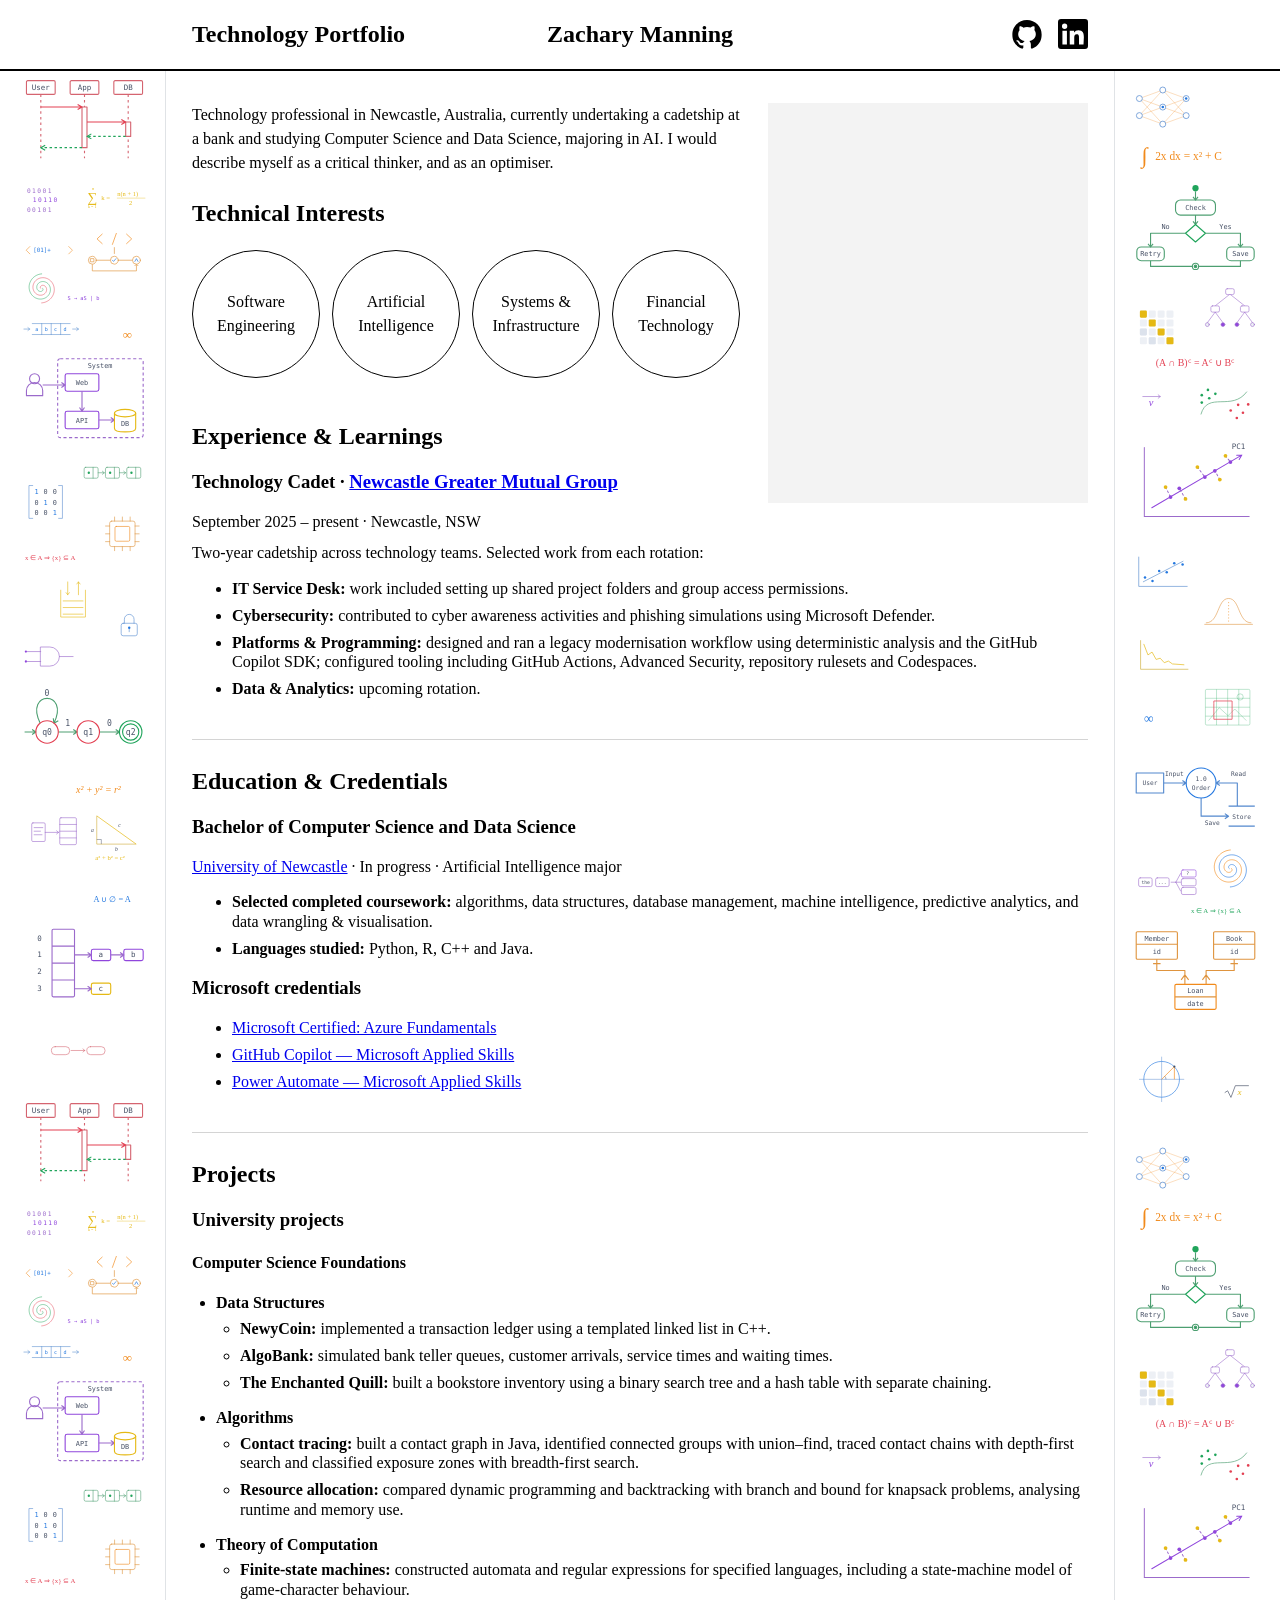
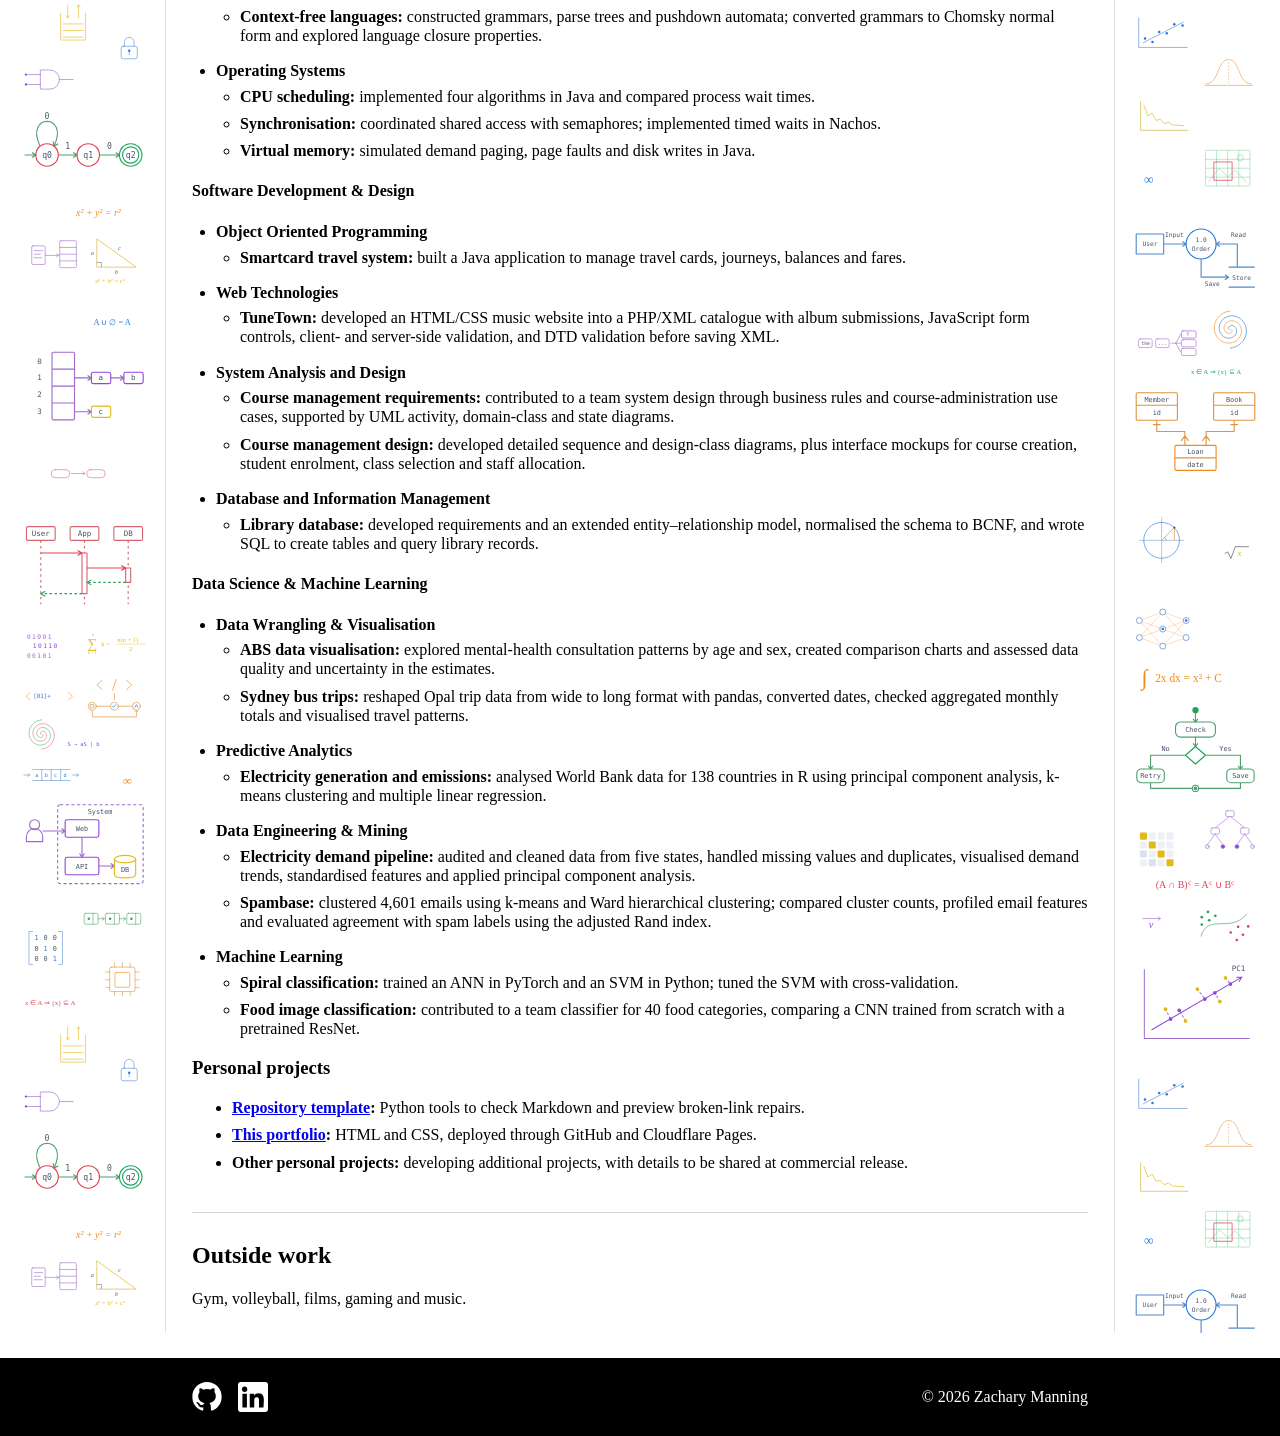
==== commit e2037bc4: "refined images and added some meta and title" ====
--- a/index.html
+++ b/index.html
@@ -3,10 +3,11 @@
 <head>
     <meta charset="UTF-8">
     <meta name="viewport" content="width=device-width, initial-scale=1.0">
-    <title>Zachary Manning</title>
+    <meta name="description" content="The technical and developer portfolio of Zachary Manning">
+    <title>Zachary Manning portfolio</title>
     <link rel="icon" type="image/svg+xml" href="./favicon.svg">
     <link rel="stylesheet" type="text/css" href="./assets/css/reset.css">
-    <link rel="stylesheet" type="text/css" href="./assets/css/style.css?v=20261123-link-colour">
+    <link rel="stylesheet" type="text/css" href="./assets/css/style.css?v=20261123-formulas-v2">
 </head>
 <body>
     <header>
@@ -27,7 +28,7 @@
         <main>
             <div class="intro-layout">
                 <div class="intro-content">
-                    <img class="portrait" src="./assets/images/portrait-placeholder.svg" alt="" width="320" height="400">
+                    <img class="portrait" src="./assets/images/portrait-placeholder.svg" alt="Professional Photo" width="320" height="400">
                     <div class="profile">
                         <section id="introduction" aria-label="About me">
                             <p>Technology professional in Newcastle, Australia, currently undertaking a cadetship at a bank and studying Computer Science and Data Science, majoring in AI. I would describe myself as a critical thinker, and as an optimiser.</p>
--- a/assets/css/style.css
+++ b/assets/css/style.css
@@ -319,13 +319,13 @@
         left: 1rem;
         padding-right: 0.75rem;
         border-right: 1px solid #e0e3e6;
-        background-image: url("../images/computing-motifs.svg?v=20261123-link-colour");
+        background-image: url("../images/computing-motifs.svg?v=20261123-formulas-v2");
     }
     main::after {
         right: 1rem;
         padding-left: 0.75rem;
         border-left: 1px solid #e0e3e6;
-        background-image: url("../images/ai-motifs.svg?v=20261123-link-colour");
+        background-image: url("../images/ai-motifs.svg?v=20261123-formulas-v2");
     }
 }
 
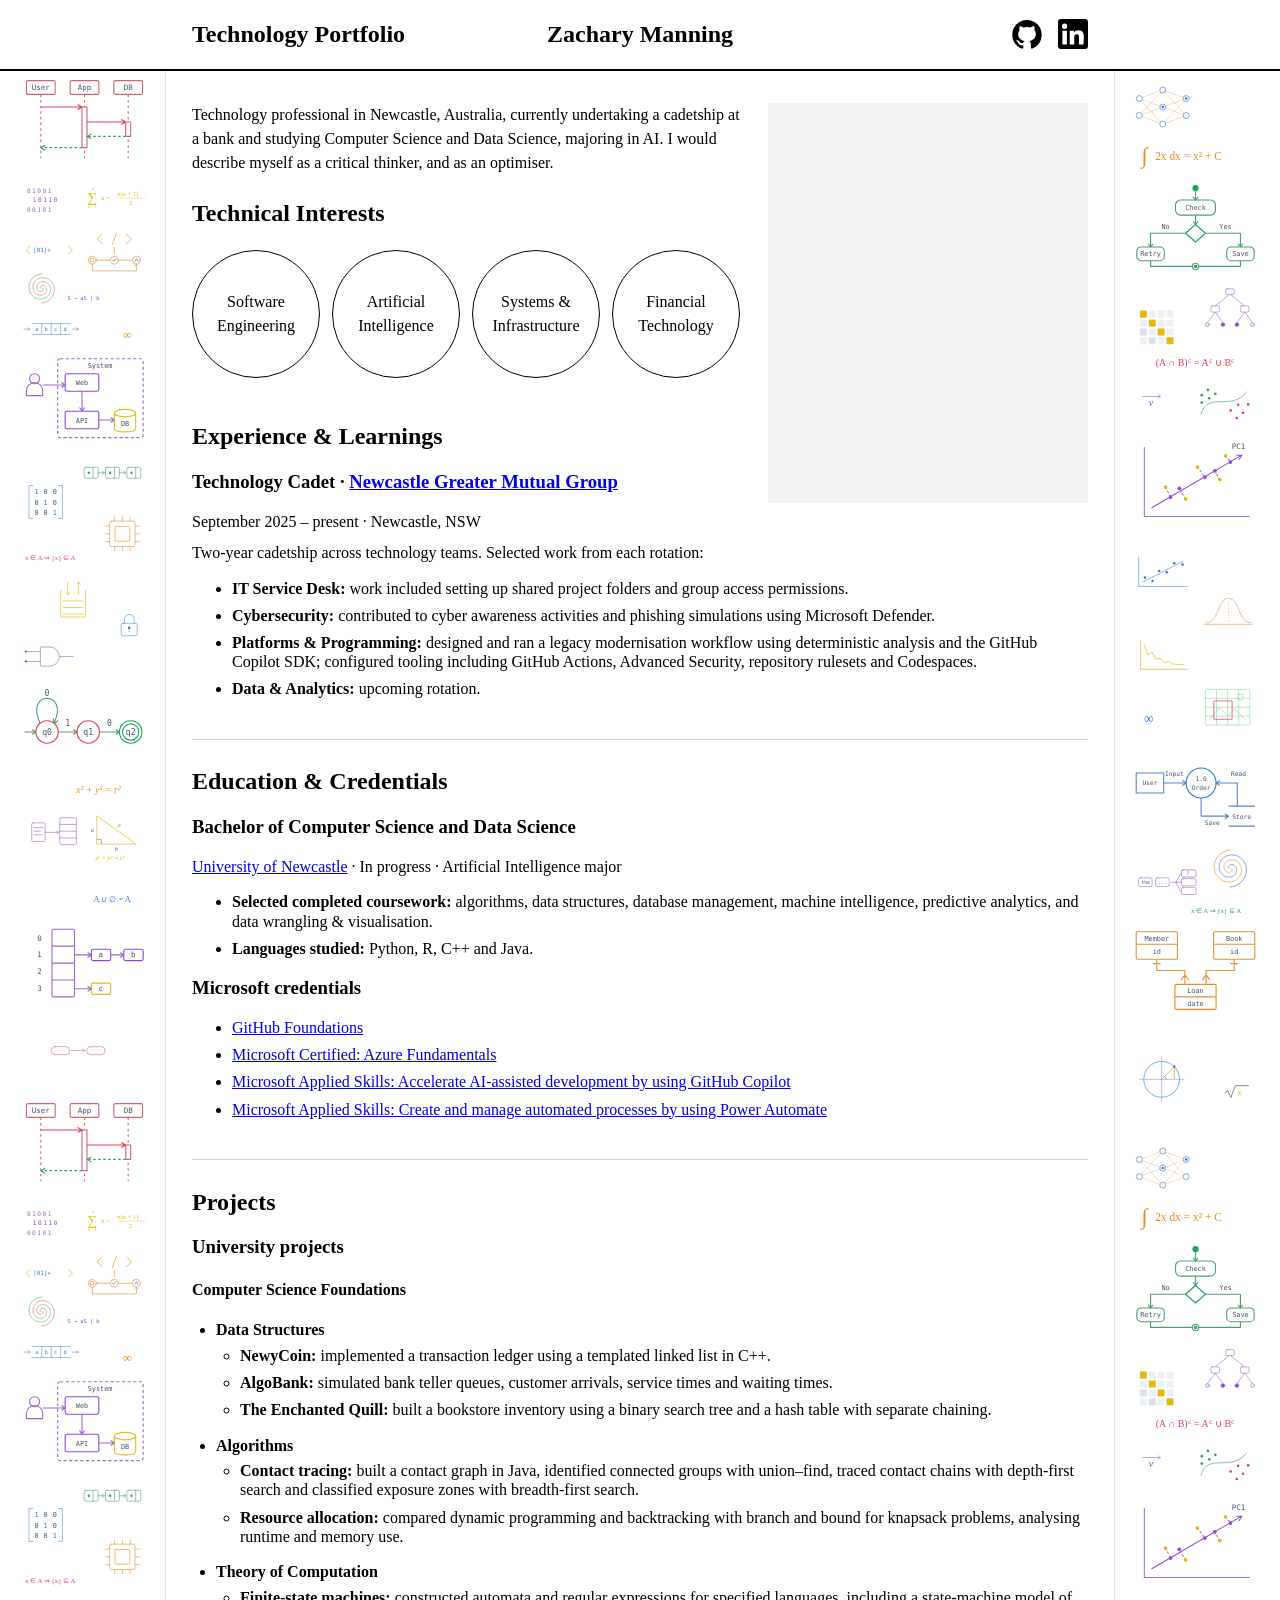
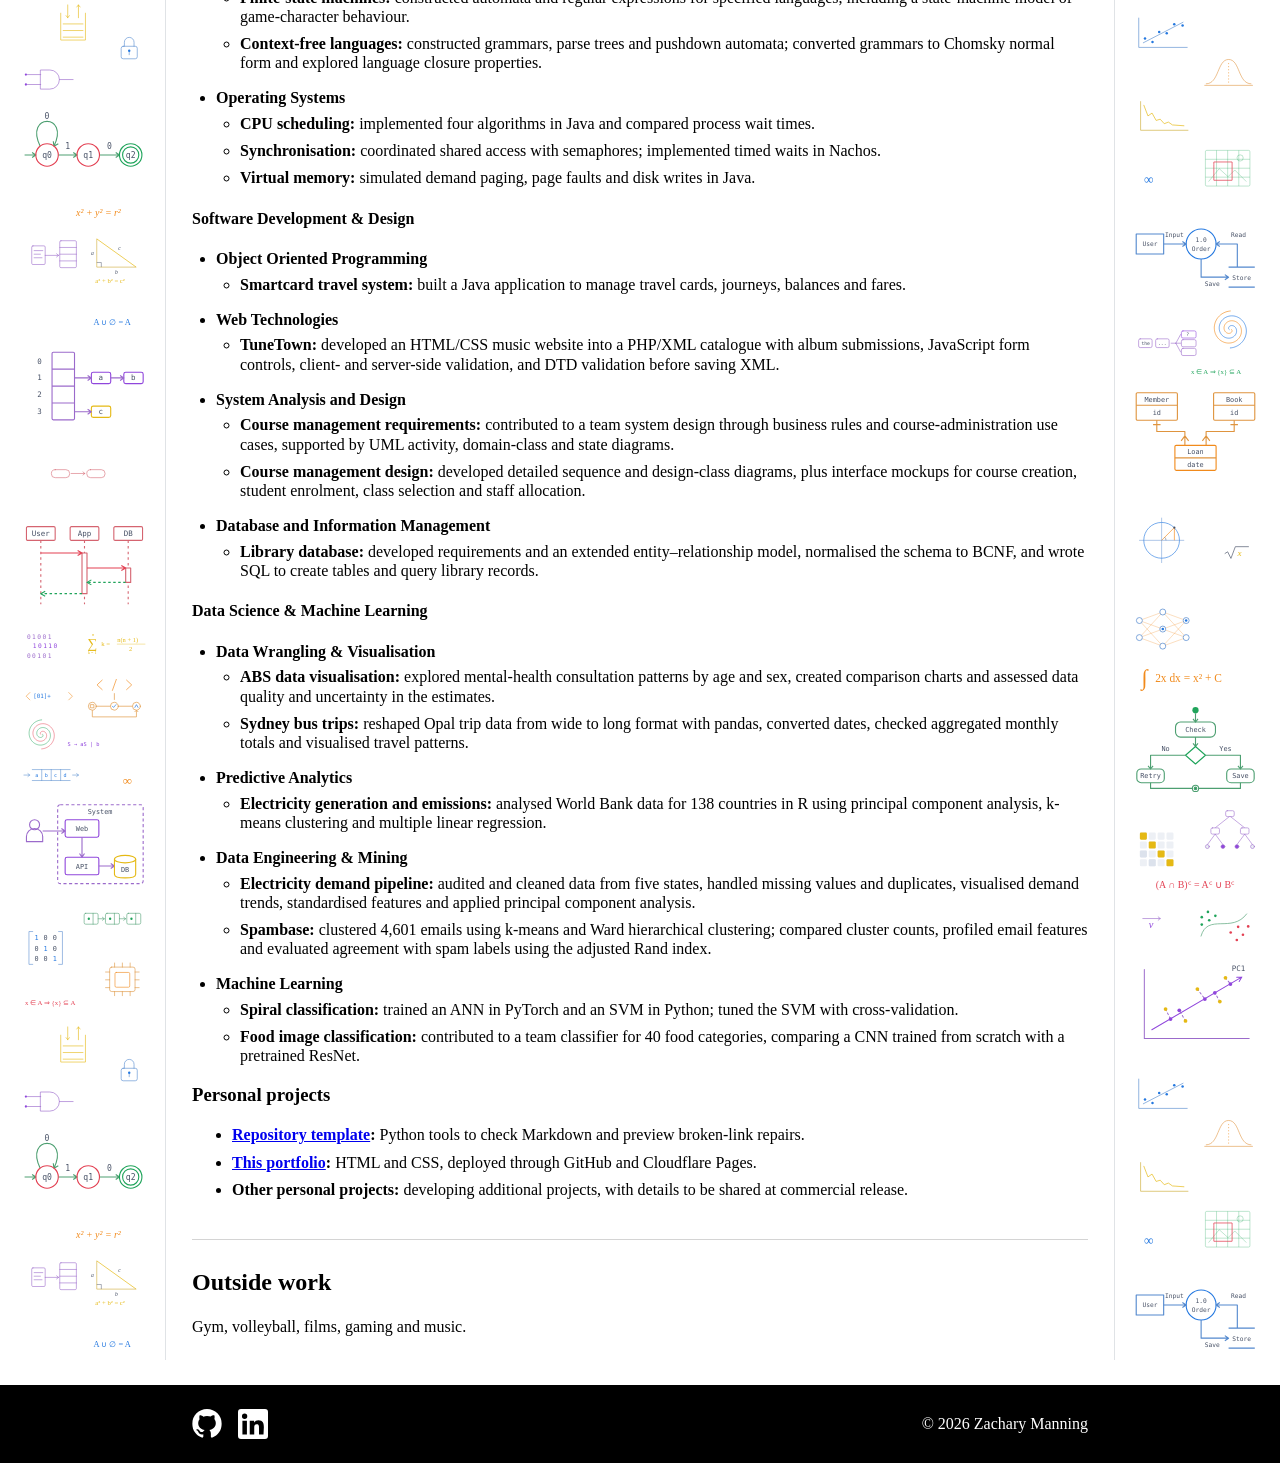
==== commit 180f8129: "corrected cert links" ====
--- a/index.html
+++ b/index.html
@@ -67,9 +67,10 @@
                 </ul>
                 <h3>Microsoft credentials</h3>
                 <ul>
-                    <li><a href="https://learn.microsoft.com/en-us/users/zacmanning-8709/credentials/284d1d6c016167d8">Microsoft Certified: Azure Fundamentals</a></li>
-                    <li><a href="https://learn.microsoft.com/en-us/users/zacmanning-8709/credentials/173a84cf86b14930">GitHub Copilot — Microsoft Applied Skills</a></li>
-                    <li><a href="https://learn.microsoft.com/en-us/users/zacmanning-8709/credentials/d453b489c1628e04">Power Automate — Microsoft Applied Skills</a></li>
+                    <li><a href="https://learn.microsoft.com/api/credentials/share/en-us/ZacManning-8709/B099FAD6DB1F415E?sharingId=9D0F6D0EFF31E1A4">GitHub Foundations</a></li>
+                    <li><a href="https://learn.microsoft.com/api/credentials/share/en-us/ZacManning-8709/284D1D6C016167D8?sharingId=9D0F6D0EFF31E1A4">Microsoft Certified: Azure Fundamentals</a></li>
+                    <li><a href="https://learn.microsoft.com/api/credentials/share/en-us/ZacManning-8709/173A84CF86B14930?sharingId=9D0F6D0EFF31E1A4">Microsoft Applied Skills: Accelerate AI-assisted development by using GitHub Copilot</a></li>
+                    <li><a href="https://learn.microsoft.com/api/credentials/share/en-us/ZacManning-8709/D453B489C1628E04?sharingId=9D0F6D0EFF31E1A4">Microsoft Applied Skills: Create and manage automated processes by using Power Automate</a></li>
                 </ul>
             </section>
             <section id="projects">
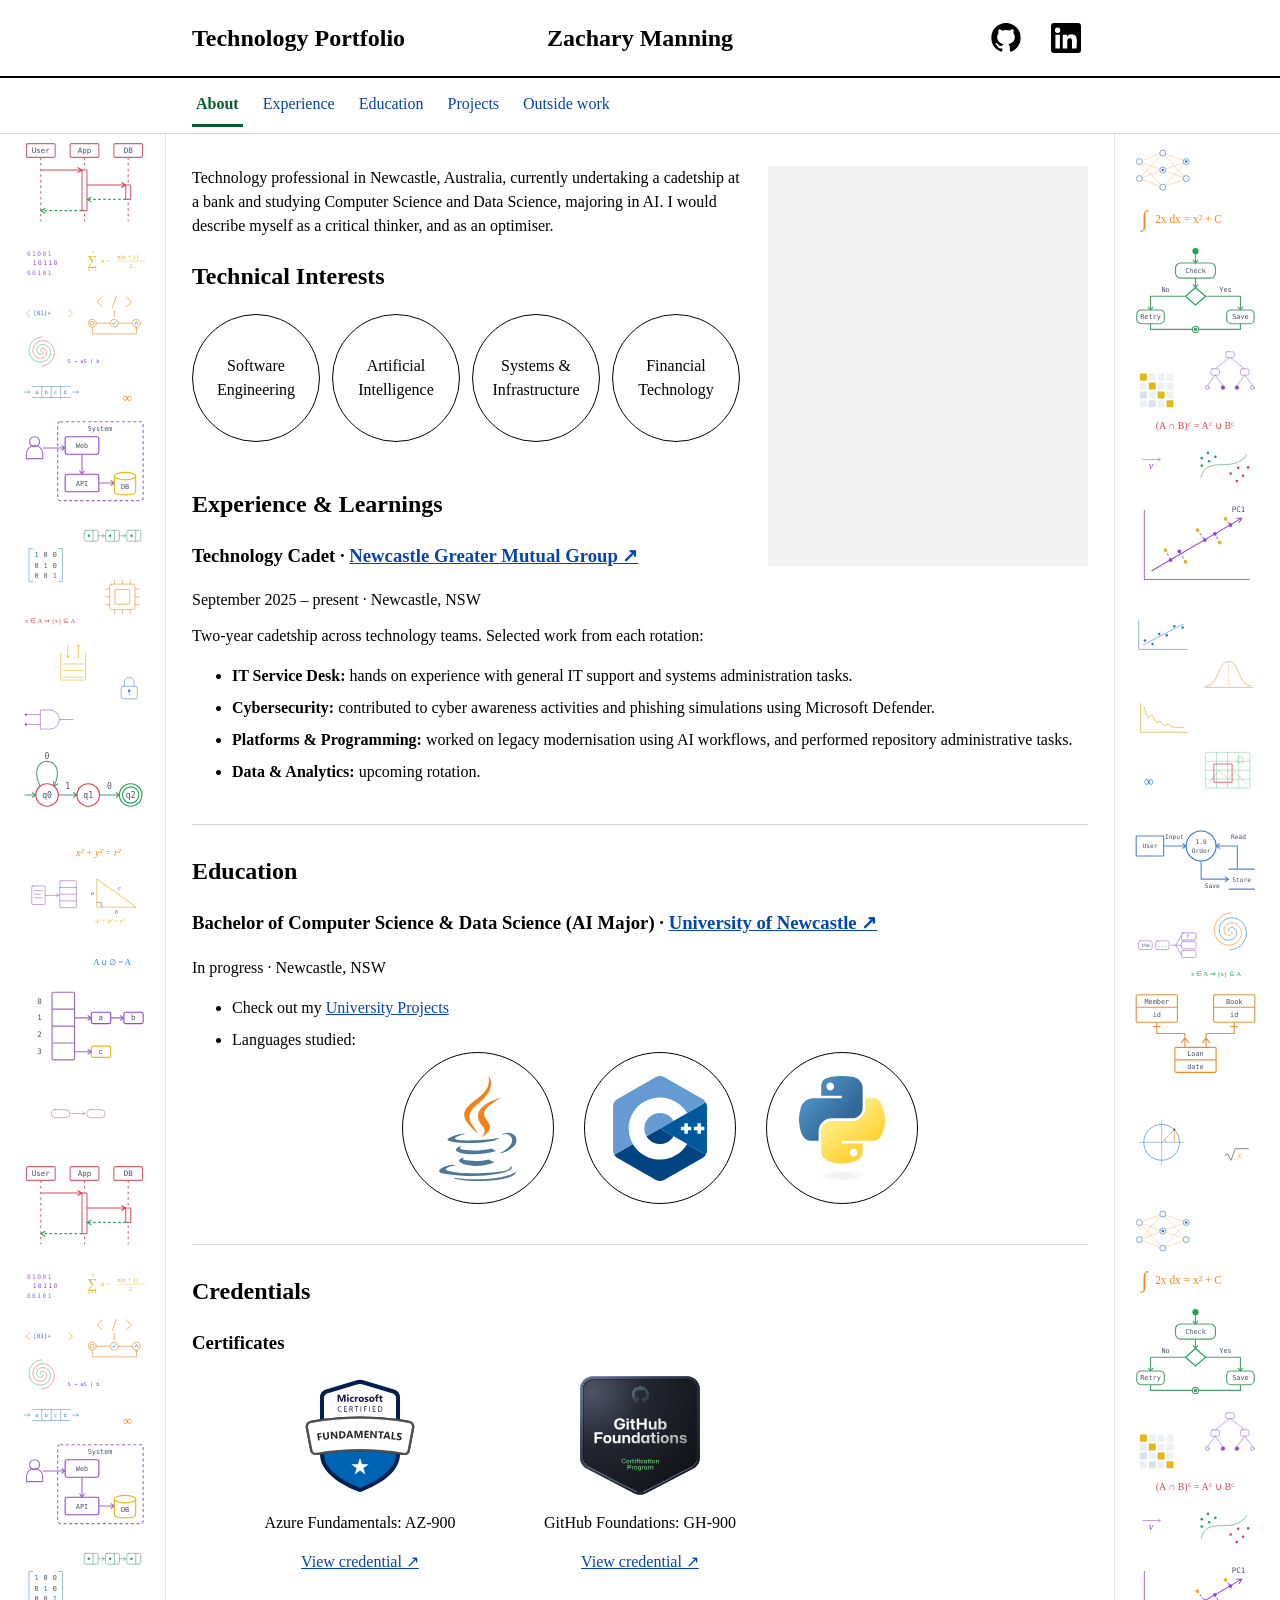
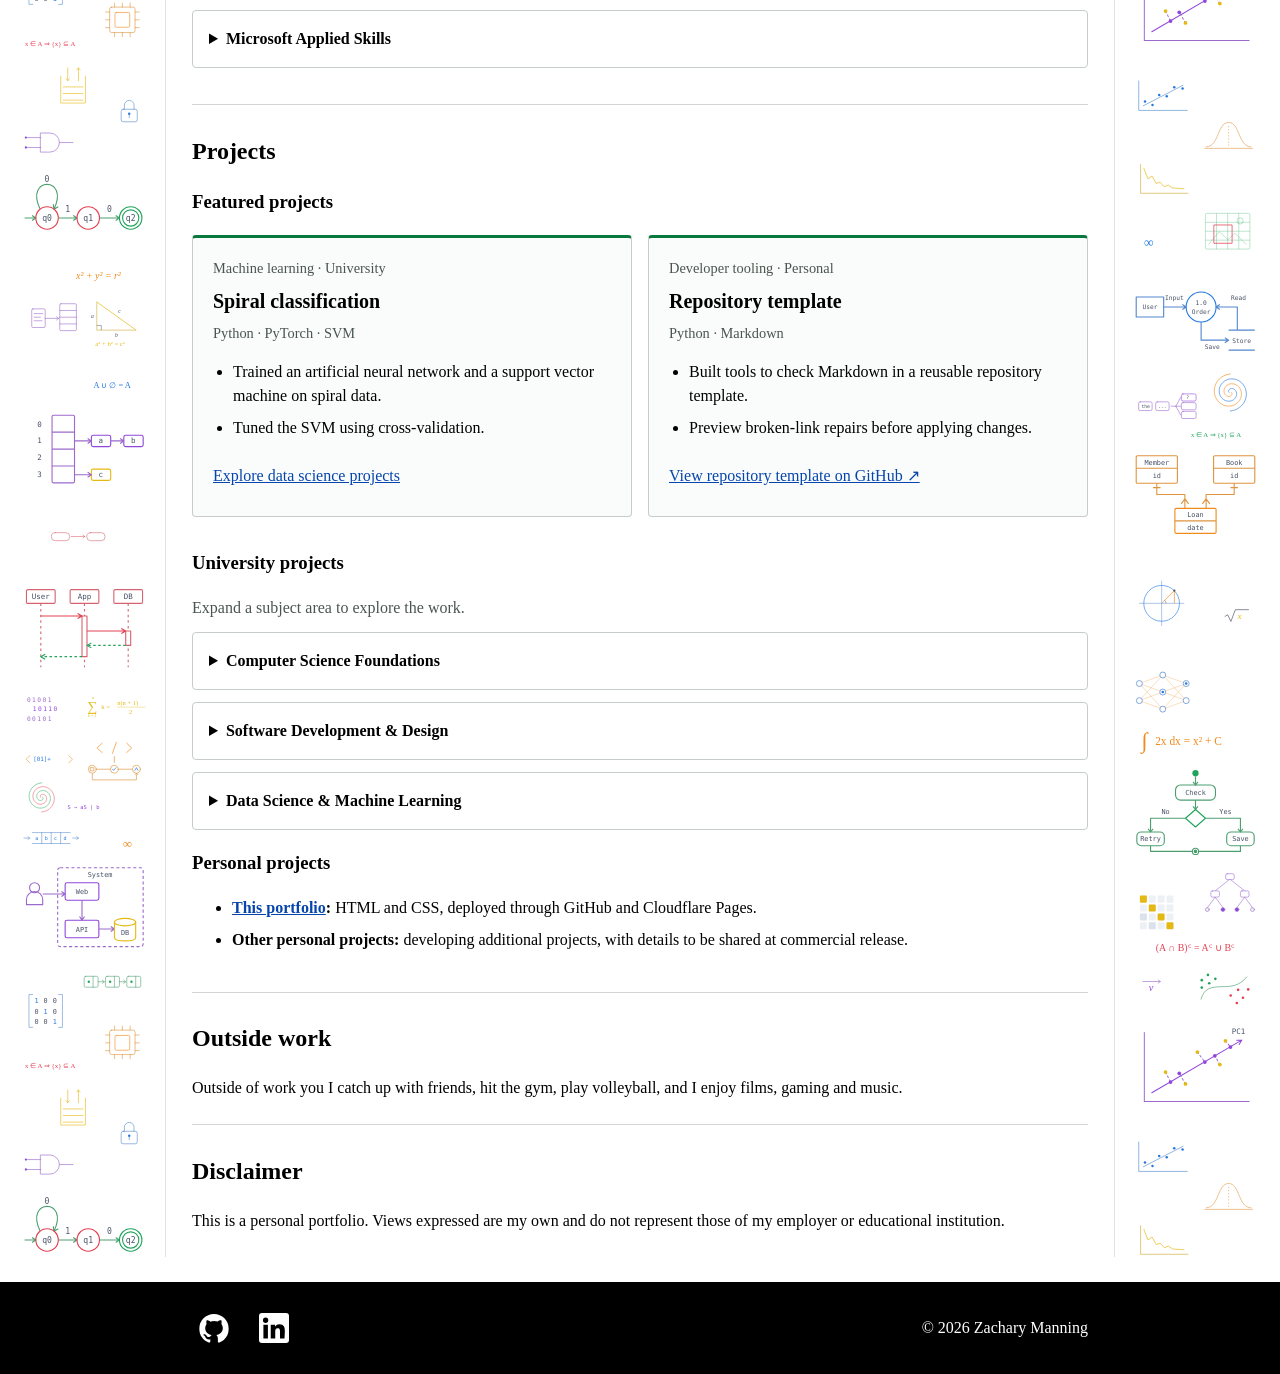
==== commit 152df30c: "Added some languages and certs" ====
--- a/index.html
+++ b/index.html
@@ -3,13 +3,15 @@
 <head>
     <meta charset="UTF-8">
     <meta name="viewport" content="width=device-width, initial-scale=1.0">
-    <meta name="description" content="The technical and developer portfolio of Zachary Manning">
+    <meta name="description" content="Zachary Manning — technology cadet in Newcastle, Australia, studying Computer Science and Data Science. Explore experience, projects and credentials.">
     <title>Zachary Manning portfolio</title>
     <link rel="icon" type="image/svg+xml" href="./favicon.svg">
     <link rel="stylesheet" type="text/css" href="./assets/css/reset.css">
-    <link rel="stylesheet" type="text/css" href="./assets/css/style.css?v=20261123-formulas-v2">
+    <link rel="stylesheet" type="text/css" href="./assets/css/style.css?v=20261123-navigation">
+    <script src="./assets/js/navigation.js" defer></script>
 </head>
 <body>
+    <a class="skip-link" href="#main-content">Skip to content</a>
     <header>
         <div class="header-content">
             <p class="site-topic">Technology Portfolio</p>
@@ -24,11 +26,20 @@
             </div>
         </div>
     </header>
+    <nav class="section-nav" aria-label="Portfolio sections">
+        <div class="nav-content">
+            <a href="#introduction">About</a>
+            <a href="#experience">Experience</a>
+            <a href="#education">Education</a>
+            <a href="#projects">Projects</a>
+            <a href="#outside-work">Outside work</a>
+        </div>
+    </nav>
     <div class="hero">
-        <main>
+        <main id="main-content" tabindex="-1">
             <div class="intro-layout">
                 <div class="intro-content">
-                    <img class="portrait" src="./assets/images/portrait-placeholder.svg" alt="Professional Photo" width="320" height="400">
+                    <img class="portrait" src="./assets/images/portrait-placeholder.svg" alt="" width="320" height="400">
                     <div class="profile">
                         <section id="introduction" aria-label="About me">
                             <p>Technology professional in Newcastle, Australia, currently undertaking a cadetship at a bank and studying Computer Science and Data Science, majoring in AI. I would describe myself as a critical thinker, and as an optimiser.</p>
@@ -45,38 +56,98 @@
                     </div>
                     <section id="experience">
                         <h2>Experience &amp; Learnings</h2>
-                        <h3>Technology Cadet · <a href="https://www.ngmgroup.com.au/">Newcastle Greater Mutual Group</a></h3>
+                        <h3>Technology Cadet · <a href="https://www.ngmgroup.com.au/">Newcastle Greater Mutual Group &nearr;</a></h3>
                         <p><time datetime="2025-09">September 2025</time> – present · Newcastle, NSW</p>
                         <p>Two-year cadetship across technology teams. Selected work from each rotation:</p>
                         <ul>
-                            <li><strong>IT Service Desk:</strong> work included setting up shared project folders and group access permissions.</li>
+                            <li><strong>IT Service Desk:</strong> hands on experience with general IT support and systems administration tasks.</li>
                             <li><strong>Cybersecurity:</strong> contributed to cyber awareness activities and phishing simulations using Microsoft Defender.</li>
-                            <li><strong>Platforms &amp; Programming:</strong> designed and ran a legacy modernisation workflow using deterministic analysis and the GitHub Copilot SDK; configured tooling including GitHub Actions, Advanced Security, repository rulesets and Codespaces.</li>
+                            <li><strong>Platforms &amp; Programming:</strong> worked on legacy modernisation using AI workflows, and performed repository administrative tasks.</li>
                             <li><strong>Data &amp; Analytics:</strong> upcoming rotation.</li>
                         </ul>
                     </section>
                 </div>
             </div>
             <section id="education">
-                <h2>Education &amp; Credentials</h2>
-                <h3>Bachelor of Computer Science and Data Science</h3>
-                <p><a href="https://www.newcastle.edu.au/">University of Newcastle</a> · In progress · Artificial Intelligence major</p>
+                <h2>Education</h2>
+                <h3>Bachelor of Computer Science &amp; Data Science (AI Major) · <a href="https://www.newcastle.edu.au/">University of Newcastle &nearr;</a></h3>
+                <p>In progress · Newcastle, NSW</p>
                 <ul>
-                    <li><strong>Selected completed coursework:</strong> algorithms, data structures, database management, machine intelligence, predictive analytics, and data wrangling &amp; visualisation.</li>
-                    <li><strong>Languages studied:</strong> Python, R, C++ and Java.</li>
-                </ul>
-                <h3>Microsoft credentials</h3>
-                <ul>
-                    <li><a href="https://learn.microsoft.com/api/credentials/share/en-us/ZacManning-8709/B099FAD6DB1F415E?sharingId=9D0F6D0EFF31E1A4">GitHub Foundations</a></li>
-                    <li><a href="https://learn.microsoft.com/api/credentials/share/en-us/ZacManning-8709/284D1D6C016167D8?sharingId=9D0F6D0EFF31E1A4">Microsoft Certified: Azure Fundamentals</a></li>
-                    <li><a href="https://learn.microsoft.com/api/credentials/share/en-us/ZacManning-8709/173A84CF86B14930?sharingId=9D0F6D0EFF31E1A4">Microsoft Applied Skills: Accelerate AI-assisted development by using GitHub Copilot</a></li>
-                    <li><a href="https://learn.microsoft.com/api/credentials/share/en-us/ZacManning-8709/D453B489C1628E04?sharingId=9D0F6D0EFF31E1A4">Microsoft Applied Skills: Create and manage automated processes by using Power Automate</a></li>
-                </ul>
+                    <li><p>Check out my <a href="#university-projects">University Projects</a></p></li>
+                    <li><p>Languages studied:</p>
+                        <div class="circle-container">
+                            <div class="circle">
+                                <img src="./assets/images/java-icon.svg" alt="Java Logo">
+                            </div>
+                            <div class="circle">
+                                <img src="/assets/images/C++ Logo.svg" alt="C++ Logo">
+                            </div>
+                            <div class="circle">
+                                <img src="./assets/images/python-logo-only.svg" alt="Python Logo">
+                            </div>  
+                        </div>
+                    </li>
+                </ul>
+                </section>
+                <section id="credentials">
+                <h2>Credentials</h2>
+                <h3>Certificates</h3>
+                <div class="cert-grid">
+                    <div class="cert">
+                        <img src="./assets/images/microsoft-certified-fundamentals-badge.svg" alt="Azure Fundametals badge">
+                        <p>Azure Fundamentals: AZ-900</p>
+                        <a href="https://learn.microsoft.com/api/credentials/share/en-us/ZacManning-8709/284D1D6C016167D8?sharingId=9D0F6D0EFF31E1A4" target="_blank" rel="noopener noreferrer">
+                            View credential &nearr;
+                        </a>
+                    </div>
+                    <div class="cert">
+                        <img src="./assets/images/github-foundations.svg" alt="GitHub Foundations badge">
+                        <p>GitHub Foundations: GH-900</p>
+                        <a href="https://learn.microsoft.com/api/credentials/share/en-us/ZacManning-8709/B099FAD6DB1F415E?sharingId=9D0F6D0EFF31E1A4" target="_blank" rel="noopener noreferrer">
+                            View credential &nearr;
+                        </a>
+                    </div>
+
+                </div>
+                <br>
+                <details class="applied-skills">
+                    <summary><h4>Microsoft Applied Skills</h4></summary>
+                    <ul class="">
+                        <li><a href="https://learn.microsoft.com/api/credentials/share/en-us/ZacManning-8709/173A84CF86B14930?sharingId=9D0F6D0EFF31E1A4">Microsoft Applied Skills: Accelerate AI-assisted development by using GitHub Copilot &nearr;</a></li>
+                        <li><a href="https://learn.microsoft.com/api/credentials/share/en-us/ZacManning-8709/D453B489C1628E04?sharingId=9D0F6D0EFF31E1A4">Microsoft Applied Skills: Create and manage automated processes by using Power Automate &nearr;</a></li>
+                    </ul>
+                </details>
             </section>
             <section id="projects">
                 <h2>Projects</h2>
+                <h3>Featured projects</h3>
+                <div class="featured-projects">
+                    <article class="project-card" aria-labelledby="spiral-title">
+                        <p class="project-type">Machine learning · University</p>
+                        <h4 id="spiral-title">Spiral classification</h4>
+                        <p class="project-tools">Python · PyTorch · SVM</p>
+                        <ul>
+                            <li>Trained an artificial neural network and a support vector machine on spiral data.</li>
+                            <li>Tuned the SVM using cross-validation.</li>
+                        </ul>
+                        <a href="#data-science-projects" data-expand="data-science-projects">Explore data science projects</a>
+                    </article>
+                    <article class="project-card" aria-labelledby="template-title">
+                        <p class="project-type">Developer tooling · Personal</p>
+                        <h4 id="template-title">Repository template</h4>
+                        <p class="project-tools">Python · Markdown</p>
+                        <ul>
+                            <li>Built tools to check Markdown in a reusable repository template.</li>
+                            <li>Preview broken-link repairs before applying changes.</li>
+                        </ul>
+                        <a href="https://github.com/KingManning/repository-template">View repository template on GitHub &nearr;</a>
+                    </article>
+                </div>
+                <section id="university-projects">
                 <h3>University projects</h3>
-                <h4>Computer Science Foundations</h4>
+                <p class="section-hint">Expand a subject area to explore the work.</p>
+                <details class="project-group" id="computer-science-projects">
+                    <summary><h4>Computer Science Foundations</h4></summary>
                 <ul class="assignments">
                     <li><strong>Data Structures</strong>
                         <ul>
@@ -105,7 +176,9 @@
                         </ul>
                     </li>
                 </ul>
-                <h4>Software Development &amp; Design</h4>
+                </details>
+                <details class="project-group" id="software-development-projects">
+                    <summary><h4>Software Development &amp; Design</h4></summary>
                 <ul class="assignments">
                     <li><strong>Object Oriented Programming</strong>
                         <ul>
@@ -129,7 +202,9 @@
                         </ul>
                     </li>
                 </ul>
-                <h4>Data Science &amp; Machine Learning</h4>
+                </details>
+                <details class="project-group" id="data-science-projects">
+                    <summary><h4>Data Science &amp; Machine Learning</h4></summary>
                 <ul class="assignments">
                     <li><strong>Data Wrangling &amp; Visualisation</strong>
                         <ul>
@@ -155,16 +230,21 @@
                         </ul>
                     </li>
                 </ul>
+                </details>
+                </section>
                 <h3>Personal projects</h3>
                 <ul>
-                    <li><strong><a href="https://github.com/KingManning/repository-template">Repository template</a>:</strong> Python tools to check Markdown and preview broken-link repairs.</li>
                     <li><strong><a href="https://github.com/KingManning/zacharymanning-portfolio">This portfolio</a>:</strong> HTML and CSS, deployed through GitHub and Cloudflare Pages.</li>
                     <li><strong>Other personal projects:</strong> developing additional projects, with details to be shared at commercial release.</li>
                 </ul>
             </section>
             <section id="outside-work">
                 <h2>Outside work</h2>
-                <p>Gym, volleyball, films, gaming and music.</p>
+                <p>Outside of work you I catch up with friends, hit the gym, play volleyball, and I enjoy films, gaming and music.</p>
+            </section>
+            <section id="disclaimer">
+                <h2>Disclaimer</h2>
+                <p>This is a personal portfolio. Views expressed are my own and do not represent those of my employer or educational institution.</p>
             </section>
         </main>
     </div>
--- a/assets/css/style.css
+++ b/assets/css/style.css
@@ -68,14 +68,14 @@
   cursor: pointer; /* Rendered as a hand icon when hovering over links with an href */
 }
 a:link {
-  color: -webkit-link;
+  color: #0645ad;
 }
 a:visited {
   color: #551A8B; 
 }
 a:link:active,
 a:visited:active {
-  color: #20a45b;
+  color: #08783d;
 }
 ul {
   list-style-type: disc;
@@ -98,10 +98,10 @@
 /* Content specific styles */
 a:hover,
 a:focus-visible {
-    color: #20a45b;
+    color: #08783d;
 }
 body {
-    line-height: 1.2;
+    line-height: 1.5;
     min-height: 100vh;      
     min-height: 100dvh;     
     display: flex;
@@ -126,7 +126,8 @@
 .header-content {
     max-width: 56rem;
     display: grid;
-    grid-template-columns: 1fr auto 1fr;
+    grid-template-columns: minmax(0, 1fr) auto minmax(0, 1fr);
+    column-gap: 1rem;
     grid-template-areas: "topic name links";
     align-items: center;
 }
@@ -134,18 +135,15 @@
     grid-area: topic;
     margin: 0;
     justify-self: start;
-    font-size: 1.5em;
-    margin-top: 0.83em;
-    margin-bottom: 0.83em;
-    margin-left: 0;
-    margin-right: 0;
+    font-size: clamp(1.05rem, 2vw, 1.5rem);
+    margin-block: 0.83em;
     font-weight: bold;
 }
 .site-name {
     grid-area: name;
     margin: 0;
     justify-self: center;
-    font-size: 1.5em;
+    font-size: clamp(1.05rem, 2vw, 1.5rem);
     margin-top: 0.83em;
     margin-bottom: 0.83em;
     margin-left: 0;
@@ -186,7 +184,7 @@
     padding-block: 0.5rem 1.5rem;
 }
 #experience {
-    line-height: 1.2;
+    line-height: 1.5;
 }
 section p + p {
     margin-block-start: 0.75rem;
@@ -241,6 +239,8 @@
     justify-self: end;
 }
 .github-link, .linkedin-link {
+    min-width: 44px;
+    min-height: 44px;
     display: inline-flex;
     align-items: center;
     justify-content: center;
@@ -272,7 +272,7 @@
 .linkedin-link:hover, .linkedin-link:focus-visible, .linkedin-link:active,
 footer .github-link:hover, footer .github-link:focus-visible, footer .github-link:active,
 footer .linkedin-link:hover, footer .linkedin-link:focus-visible, footer .linkedin-link:active {
-    color: #20a45b;
+    color: #08783d;
 }
 .github-link:focus-visible {
     outline: 2px solid currentColor;
@@ -296,9 +296,9 @@
     font-size: clamp(0.5rem, 3vw, 1rem);
 }
 
-/* Reserve two side gutters before showing artwork. This also covers laptop
-   viewports reduced by display scaling. Small screens keep content only. */
-@media (min-width: 48rem) {
+/* Reserve side artwork for wide layouts. Phones and tablets use the full
+   reading column without narrow decorative gutters. */
+@media (min-width: 64rem) {
     main {
         --content-width: min(56rem, calc(100% - 18rem));
         --artwork-gap: clamp(1rem, 2vw, 3rem);
@@ -371,3 +371,219 @@
 #outside-work {
     border-top: 1px solid #d4d4d4;
 }
+#disclaimer {
+    border-top: 1px solid #d4d4d4;
+}
+#credentials {
+    border-top: 1px solid #d4d4d4;
+}
+
+/* Navigation and keyboard access. */
+:root {
+    --nav-offset: 5rem;
+}
+section[id], details[id], #main-content {
+    scroll-margin-top: var(--nav-offset);
+}
+a, summary {
+    -webkit-tap-highlight-color: #d6eadf;
+}
+a:focus-visible, summary:focus-visible, #main-content:focus-visible {
+    outline: 3px solid #005fcc;
+    outline-offset: 4px;
+}
+a:hover, a:focus-visible {
+    text-decoration-thickness: 2px;
+    text-underline-offset: 0.2em;
+}
+.skip-link {
+    position: fixed;
+    z-index: 10;
+    top: 0.75rem;
+    left: 1rem;
+    padding: 0.75rem 1rem;
+    background: white;
+    transform: translateY(-200%);
+}
+.skip-link:focus {
+    transform: translateY(0);
+}
+.section-nav {
+    position: sticky;
+    top: 0;
+    z-index: 5;
+    background: white;
+    border-bottom: 1px solid #d4d4d4;
+}
+.nav-content {
+    max-width: 56rem;
+    width: calc(100% - 2rem);
+    margin-inline: auto;
+    display: flex;
+    flex-wrap: wrap;
+    column-gap: 1rem;
+    padding-block: 0.35rem;
+}
+.nav-content a {
+    display: inline-flex;
+    align-items: center;
+    min-height: 44px;
+    box-sizing: border-box;
+    padding: 0.35rem 0.25rem;
+    border-bottom: 3px solid transparent;
+    text-decoration: none;
+}
+.nav-content a[aria-current="location"] {
+    color: #075c30;
+    border-bottom-color: currentColor;
+    font-weight: bold;
+}
+footer a:focus-visible {
+    outline-color: #8fbbff;
+}
+footer .github-link:is(:hover, :focus-visible, :active),
+footer .linkedin-link:is(:hover, :focus-visible, :active) {
+    color: #63e69a;
+}
+/* Keep the project overview short, with details available on demand. */
+.featured-projects {
+    display: grid;
+    grid-template-columns: repeat(2, minmax(0, 1fr));
+    gap: 1rem;
+    margin-block: 1rem 2rem;
+}
+.project-card {
+    display: flex;
+    flex-direction: column;
+    padding: 1.25rem;
+    border: 1px solid #c6ccca;
+    border-top: 3px solid #08783d;
+    border-radius: 0.25rem;
+    background: #fafcfb;
+}
+.project-card h4 {
+    font-size: 1.25rem;
+    margin-block: 0.4rem;
+}
+.project-type, .project-tools, .section-hint {
+    color: #4a5550;
+}
+.project-type, .project-tools {
+    font-size: 0.9rem;
+}
+.project-card ul {
+    padding-left: 1.25rem;
+    margin-block: 1rem;
+}
+.project-card > a {
+    margin-top: auto;
+    padding-block: 0.5rem;
+}
+.project-group {
+    margin-block: 0.75rem;
+    border: 1px solid #c6ccca;
+    border-radius: 0.25rem;
+    padding-inline: 1rem;
+}
+.project-group summary {
+    display: list-item;
+    cursor: pointer;
+    padding-block: 1rem;
+    list-style: disclosure-closed inside;
+}
+.project-group[open] summary {
+    list-style-type: disclosure-open;
+    border-bottom: 1px solid #d4d4d4;
+}
+.project-group summary h4 {
+    display: inline;
+    margin: 0;
+}
+.project-group summary:hover {
+    color: #08783d;
+}
+.circle-container {
+    display: flex;
+    justify-content: center;
+    align-items: center;
+    gap: 30px;
+}
+.circle {
+    width: 150px;
+    height: 150px;
+    border-radius: 50%;
+    border: 1px solid black;
+    display: flex;
+    justify-content: center;
+    align-items: center;
+    overflow: hidden;
+}
+.circle img {
+    width: 70%;
+    height: 70%;
+    object-fit: contain;
+}
+.cert-grid {
+    display: grid;
+    grid-template-columns: repeat(3, 1fr);
+    gap: 40px;
+    max-width: 800px;
+    margin: 0 auto;
+}
+
+.cert {
+    display: flex;
+    flex-direction: column;
+    align-items: center;
+    gap: 15px;
+    text-align: center;
+}
+
+.cert img {
+    width: 120px;
+    height: 120px;
+    object-fit: contain;
+}
+.applied-skills {
+    margin-block: 0.75rem;
+    border: 1px solid #c6ccca;
+    border-radius: 0.25rem;
+    padding-inline: 1rem;
+}
+.applied-skills summary {
+    display: list-item;
+    cursor: pointer;
+    padding-block: 1rem;
+    list-style: disclosure-closed inside;
+}
+.applied-skills[open] summary {
+    list-style-type: disclosure-open;
+    border-bottom: 1px solid #d4d4d4;
+}
+.applied-skills summary h4 {
+    display: inline;
+    margin: 0;
+}
+.applied-skills summary:hover {
+    color: #08783d;
+}
+
+@media (max-width: 42rem) {
+    :root { --nav-offset: 8rem; }
+    .featured-projects { grid-template-columns: 1fr; }
+    .nav-content { column-gap: 0.75rem; }
+    .portrait {
+        width: 40%;
+        margin: 0 0 1rem 1rem;
+    }
+    .interests {
+        display: grid;
+        grid-template-columns: repeat(2, minmax(0, 1fr));
+        justify-items: center;
+    }
+    .interests li { inline-size: min(100%, 8rem); }
+}
+@media print {
+    .section-nav, .skip-link { display: none; }
+    .project-group { break-inside: avoid; }
+}
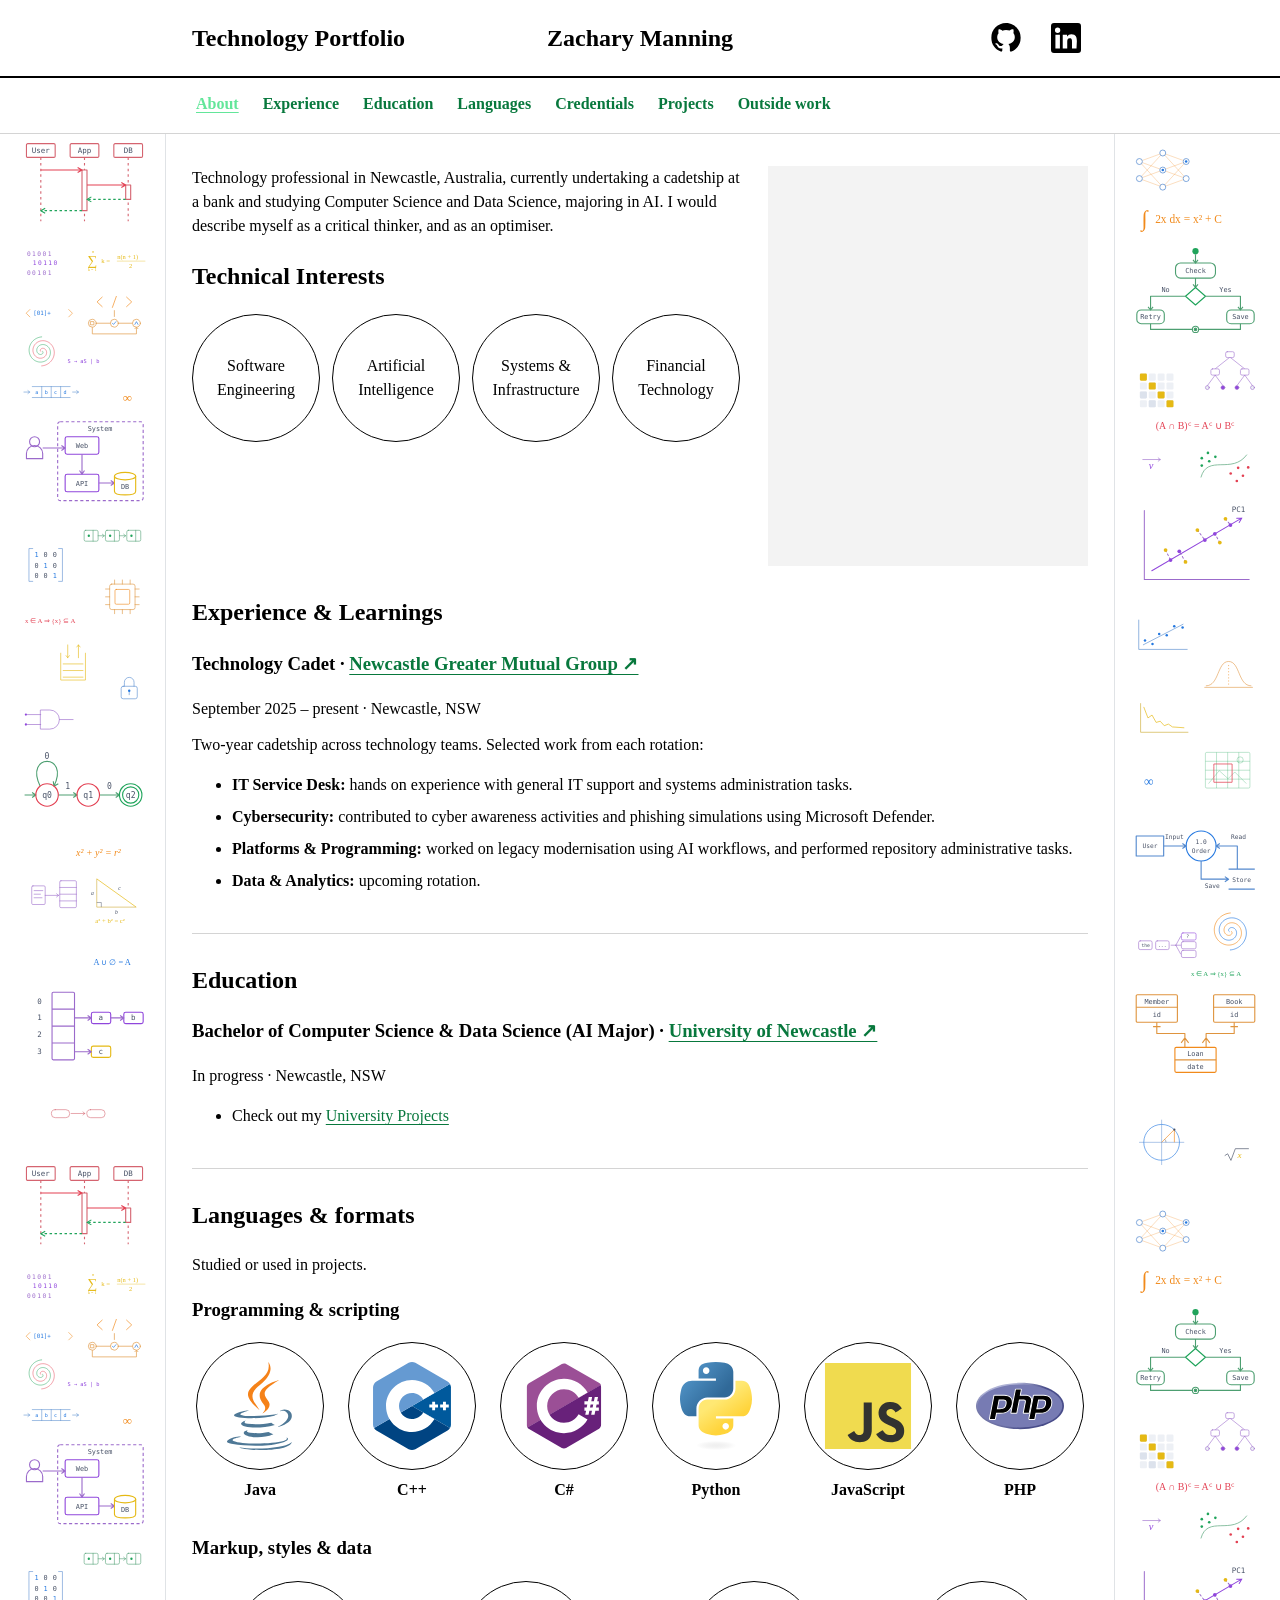
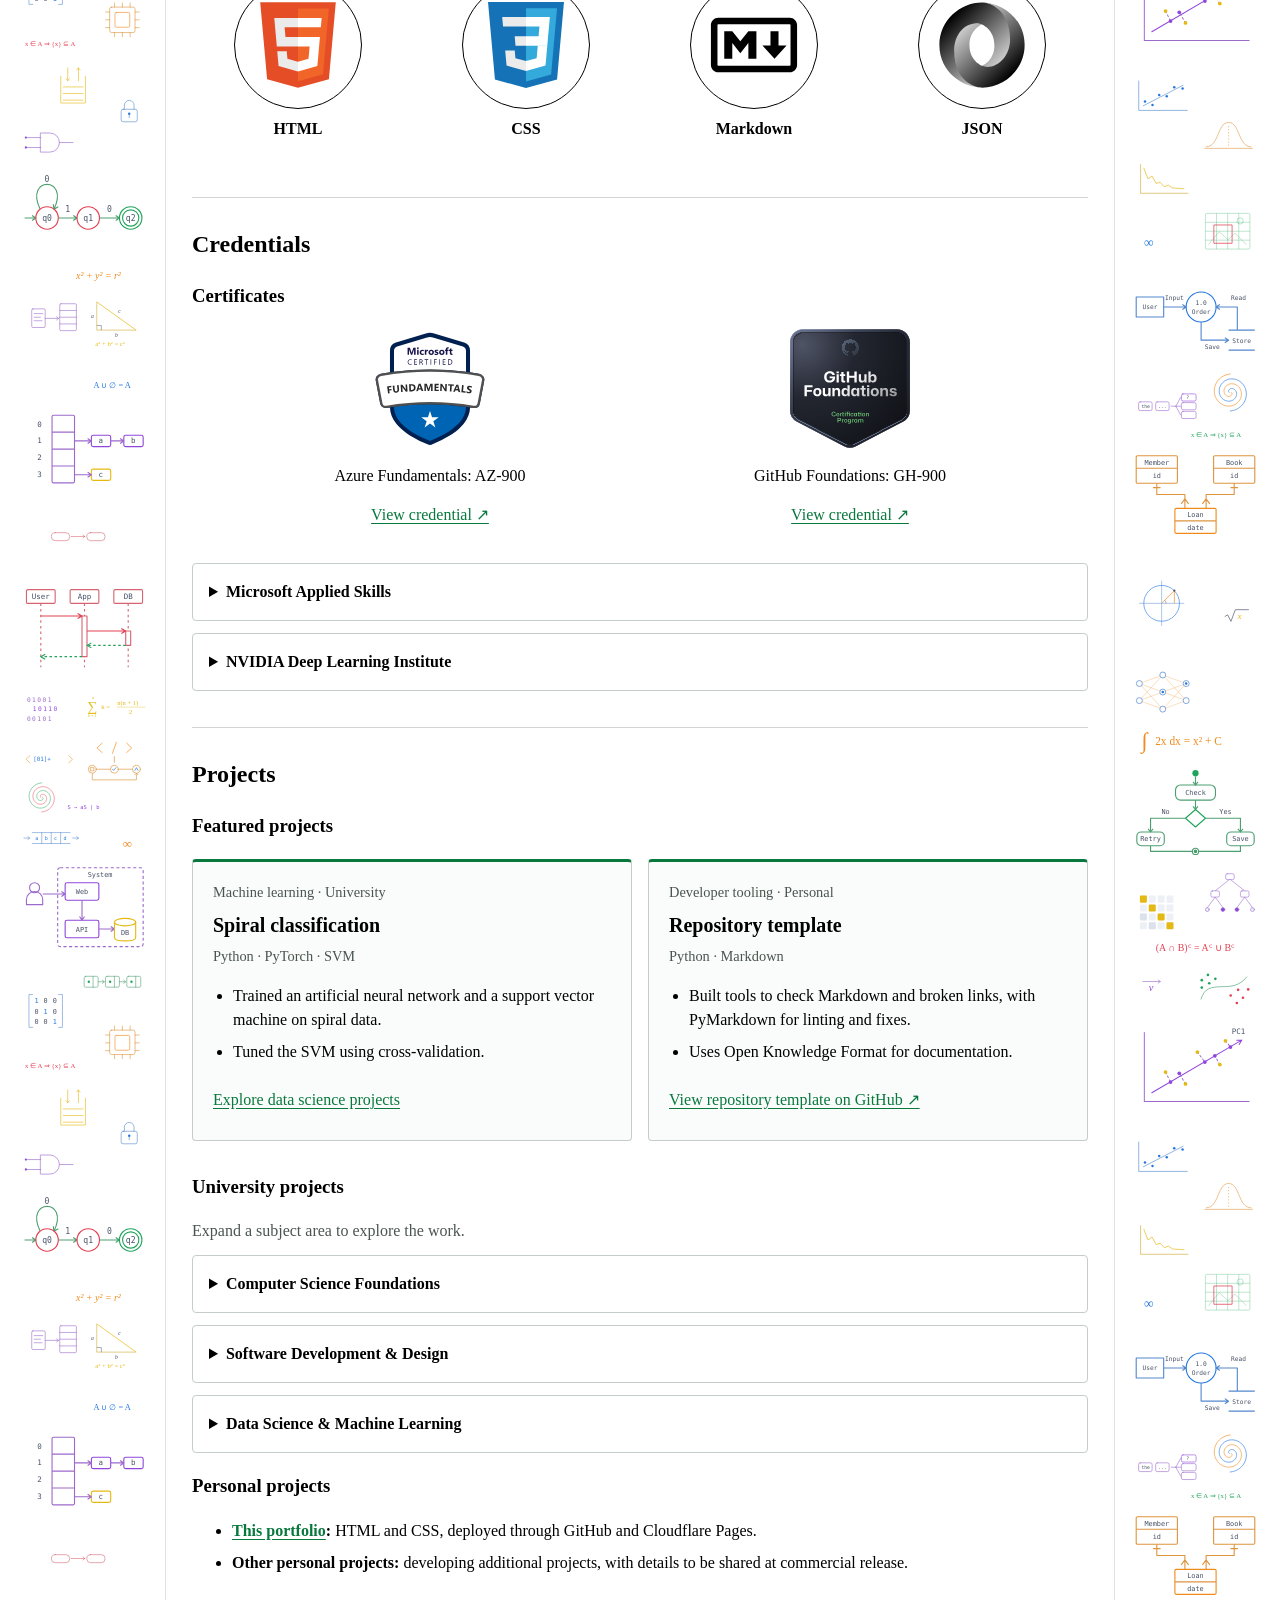
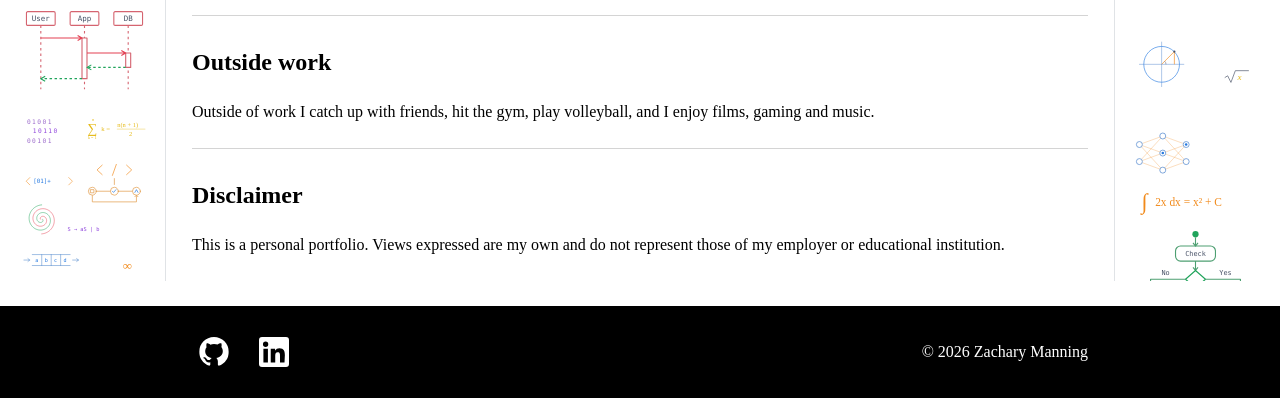
==== commit e0237c1f: "Number of improvements and additions" ====
--- a/index.html
+++ b/index.html
@@ -7,7 +7,7 @@
     <title>Zachary Manning portfolio</title>
     <link rel="icon" type="image/svg+xml" href="./favicon.svg">
     <link rel="stylesheet" type="text/css" href="./assets/css/reset.css">
-    <link rel="stylesheet" type="text/css" href="./assets/css/style.css?v=20261123-navigation">
+    <link rel="stylesheet" type="text/css" href="./assets/css/style.css?v=20261126-image-paths">
     <script src="./assets/js/navigation.js" defer></script>
 </head>
 <body>
@@ -31,6 +31,8 @@
             <a href="#introduction">About</a>
             <a href="#experience">Experience</a>
             <a href="#education">Education</a>
+            <a href="#languages">Languages</a>
+            <a href="#credentials">Credentials</a>
             <a href="#projects">Projects</a>
             <a href="#outside-work">Outside work</a>
         </div>
@@ -74,36 +76,73 @@
                 <p>In progress · Newcastle, NSW</p>
                 <ul>
                     <li><p>Check out my <a href="#university-projects">University Projects</a></p></li>
-                    <li><p>Languages studied:</p>
-                        <div class="circle-container">
-                            <div class="circle">
-                                <img src="./assets/images/java-icon.svg" alt="Java Logo">
-                            </div>
-                            <div class="circle">
-                                <img src="/assets/images/C++ Logo.svg" alt="C++ Logo">
-                            </div>
-                            <div class="circle">
-                                <img src="./assets/images/python-logo-only.svg" alt="Python Logo">
-                            </div>  
-                        </div>
-                    </li>
-                </ul>
-                </section>
-                <section id="credentials">
+                </ul>
+            </section>
+            <section id="languages" aria-labelledby="languages-title">
+                <h2 id="languages-title">Languages &amp; formats</h2>
+                <p>Studied or used in projects.</p>
+                <h3>Programming &amp; scripting</h3>
+                <ul class="language-list" role="list">
+                    <li>
+                        <span class="circle"><img src="./assets/images/languages/java.svg" alt="" width="90" height="90" loading="lazy"></span>
+                        <span>Java</span>
+                    </li>
+                    <li>
+                        <span class="circle"><img src="./assets/images/languages/c++.svg" alt="" width="90" height="90" loading="lazy"></span>
+                        <span>C++</span>
+                    </li>
+                    <li>
+                        <span class="circle"><img src="./assets/images/languages/csharp.svg" alt="" width="90" height="90" loading="lazy"></span>
+                        <span>C#</span>
+                    </li>
+                    <li>
+                        <span class="circle"><img src="./assets/images/languages/python.svg" alt="" width="90" height="90" loading="lazy"></span>
+                        <span>Python</span>
+                    </li>
+                    <li>
+                        <span class="circle"><img src="./assets/images/languages/javascript.svg" alt="" width="90" height="90" loading="lazy"></span>
+                        <span>JavaScript</span>
+                    </li>
+                    <li>
+                        <span class="circle"><img src="./assets/images/languages/php.svg" alt="" width="90" height="90" loading="lazy"></span>
+                        <span>PHP</span>
+                    </li>
+                </ul>
+                <h3>Markup, styles &amp; data</h3>
+                <ul class="language-list language-formats" role="list">
+                    <li>
+                        <span class="circle"><img src="./assets/images/languages/html5.svg" alt="" width="90" height="90" loading="lazy"></span>
+                        <span>HTML</span>
+                    </li>
+                    <li>
+                        <span class="circle"><img src="./assets/images/languages/css3.svg" alt="" width="90" height="90" loading="lazy"></span>
+                        <span>CSS</span>
+                    </li>
+                    <li>
+                        <span class="circle"><img src="./assets/images/languages/markdown.svg" alt="" width="90" height="90" loading="lazy"></span>
+                        <span>Markdown</span>
+                    </li>
+                    <li>
+                        <span class="circle"><img src="./assets/images/languages/json.svg" alt="" width="90" height="90" loading="lazy"></span>
+                        <span>JSON</span>
+                    </li>
+                </ul>
+            </section>
+            <section id="credentials">
                 <h2>Credentials</h2>
                 <h3>Certificates</h3>
                 <div class="cert-grid">
                     <div class="cert">
-                        <img src="./assets/images/microsoft-certified-fundamentals-badge.svg" alt="Azure Fundametals badge">
+                        <img src="./assets/images/certificates/microsoft-certified-fundamentals-badge.svg" alt="Microsoft Certified: Azure Fundamentals">
                         <p>Azure Fundamentals: AZ-900</p>
-                        <a href="https://learn.microsoft.com/api/credentials/share/en-us/ZacManning-8709/284D1D6C016167D8?sharingId=9D0F6D0EFF31E1A4" target="_blank" rel="noopener noreferrer">
+                        <a href="https://learn.microsoft.com/api/credentials/share/en-us/ZacManning-8709/284D1D6C016167D8?sharingId=9D0F6D0EFF31E1A4" target="_blank" rel="noopener noreferrer" aria-label="View credential &nearr;: Azure Fundamentals (opens in a new tab)">
                             View credential &nearr;
                         </a>
                     </div>
                     <div class="cert">
-                        <img src="./assets/images/github-foundations.svg" alt="GitHub Foundations badge">
+                        <img src="./assets/images/certificates/github-foundations.svg" alt="GitHub Foundations badge">
                         <p>GitHub Foundations: GH-900</p>
-                        <a href="https://learn.microsoft.com/api/credentials/share/en-us/ZacManning-8709/B099FAD6DB1F415E?sharingId=9D0F6D0EFF31E1A4" target="_blank" rel="noopener noreferrer">
+                        <a href="https://learn.microsoft.com/api/credentials/share/en-us/ZacManning-8709/B099FAD6DB1F415E?sharingId=9D0F6D0EFF31E1A4" target="_blank" rel="noopener noreferrer" aria-label="View credential &nearr;: GitHub Foundations (opens in a new tab)">
                             View credential &nearr;
                         </a>
                     </div>
@@ -117,6 +156,12 @@
                         <li><a href="https://learn.microsoft.com/api/credentials/share/en-us/ZacManning-8709/D453B489C1628E04?sharingId=9D0F6D0EFF31E1A4">Microsoft Applied Skills: Create and manage automated processes by using Power Automate &nearr;</a></li>
                     </ul>
                 </details>
+                <details class="applied-skills">
+                    <summary><h4>NVIDIA Deep Learning Institute</h4></summary>
+                    <ul class="">
+                        <li><a href="https://learn.nvidia.com/certificates?id=o5yig_BQTo2Aaz-vKQ09kg#">Fundamentals of Deep Learning &nearr;</a></li>
+                    </ul>
+                </details>
             </section>
             <section id="projects">
                 <h2>Projects</h2>
@@ -137,8 +182,8 @@
                         <h4 id="template-title">Repository template</h4>
                         <p class="project-tools">Python · Markdown</p>
                         <ul>
-                            <li>Built tools to check Markdown in a reusable repository template.</li>
-                            <li>Preview broken-link repairs before applying changes.</li>
+                            <li>Built tools to check Markdown and broken links, with PyMarkdown for linting and fixes.</li>
+                            <li>Uses Open Knowledge Format for documentation.</li>
                         </ul>
                         <a href="https://github.com/KingManning/repository-template">View repository template on GitHub &nearr;</a>
                     </article>
@@ -240,7 +285,7 @@
             </section>
             <section id="outside-work">
                 <h2>Outside work</h2>
-                <p>Outside of work you I catch up with friends, hit the gym, play volleyball, and I enjoy films, gaming and music.</p>
+                <p>Outside of work I catch up with friends, hit the gym, play volleyball, and I enjoy films, gaming and music.</p>
             </section>
             <section id="disclaimer">
                 <h2>Disclaimer</h2>
--- a/assets/css/style.css
+++ b/assets/css/style.css
@@ -65,14 +65,11 @@
 a {
   display: inline;
   text-decoration: underline;
+  text-underline-offset: 0.2em;
   cursor: pointer; /* Rendered as a hand icon when hovering over links with an href */
 }
-a:link {
-  color: #0645ad;
-}
-a:visited {
-  color: #551A8B; 
-}
+a:link,
+a:visited,
 a:link:active,
 a:visited:active {
   color: #08783d;
@@ -98,7 +95,7 @@
 /* Content specific styles */
 a:hover,
 a:focus-visible {
-    color: #08783d;
+    color: #63e69a;
 }
 body {
     line-height: 1.5;
@@ -157,13 +154,19 @@
     padding-block-start: 2rem;
 }
 .profile {
-    margin-block-end: 0;
+    min-width: 0;
+    grid-column: 1;
+    grid-row: 1;
+    container-type: inline-size;
 }
 .intro-layout {
     margin-block-end: 0;
 }
 .intro-content {
-    display: flow-root;
+    display: grid;
+    grid-template-columns: minmax(0, 1fr) min(40%, 20rem);
+    column-gap: 1.5rem;
+    align-items: start;
     max-width: 56rem;
     margin-inline: auto;
     line-height: 1.5;
@@ -184,6 +187,10 @@
     padding-block: 0.5rem 1.5rem;
 }
 #experience {
+    box-sizing: border-box;
+    width: 100%;
+    grid-column: 1 / -1;
+    min-width: 0;
     line-height: 1.5;
 }
 section p + p {
@@ -204,8 +211,8 @@
     margin-block-start: 1rem;
 }
 .interests {
-    display: flex;
-    flex-wrap: wrap;
+    display: grid;
+    grid-template-columns: repeat(2, minmax(0, 8rem));
     gap: 0.75rem;
     list-style: none;
     padding: 0;
@@ -214,18 +221,20 @@
     box-sizing: border-box;
     display: grid;
     place-content: center;
-    inline-size: 8rem;
+    inline-size: min(100%, 8rem);
     aspect-ratio: 1;
+    min-width: 0;
     padding: 0.5rem;
     border: 1px solid currentColor;
     border-radius: 50%;
     text-align: center;
 }
 .portrait {
-    float: right;
-    width: 40%;
+    grid-column: 2;
+    grid-row: 1;
+    width: 100%;
     max-width: 20rem;
-    margin: 0 0 1rem 1.5rem;
+    margin: 0;
     height: auto;
     aspect-ratio: 4 / 5;
     object-fit: cover;
@@ -259,10 +268,10 @@
     background-color: currentColor;
 }
 .github-icon {
-    mask: url("../images/GitHub_Invertocat_Black.svg") center / contain no-repeat;
+    mask: url("../images/social-icons/GitHub_Invertocat_Black.svg") center / contain no-repeat;
 }
 .linkedin-icon {
-    mask: url("../images/LinkedIn_InBug.svg") center / contain no-repeat;
+    mask: url("../images/social-icons/LinkedIn_InBug.svg") center / contain no-repeat;
 }
 footer .github-link:link, footer .github-link:visited,
 footer .linkedin-link:link, footer .linkedin-link:visited {
@@ -344,14 +353,11 @@
     .header-content, .footer-content {
         width: calc(100% - 2rem);
     }
-    .portrait {
-        margin-inline-start: 1rem;
-    }
-}
-/* Let the interest circles use the full text column beside narrow gutters. */
-@media (max-width: 64rem) {
-    .profile > section + section {
-        clear: both;
+}
+/* Use four circles only when the text column can comfortably fit them. */
+@container (min-width: 34.25rem) {
+    .interests {
+        grid-template-columns: repeat(4, minmax(0, 8rem));
     }
 }
 @media print {
@@ -394,7 +400,6 @@
 }
 a:hover, a:focus-visible {
     text-decoration-thickness: 2px;
-    text-underline-offset: 0.2em;
 }
 .skip-link {
     position: fixed;
@@ -432,11 +437,12 @@
     padding: 0.35rem 0.25rem;
     border-bottom: 3px solid transparent;
     text-decoration: none;
+    font-weight: bold;
 }
 .nav-content a[aria-current="location"] {
-    color: #075c30;
-    border-bottom-color: currentColor;
-    font-weight: bold;
+    color: #63e69a;
+    text-decoration: underline;
+    text-underline-offset: 0.2em;
 }
 footer a:focus-visible {
     outline-color: #8fbbff;
@@ -500,17 +506,23 @@
     margin: 0;
 }
 .project-group summary:hover {
-    color: #08783d;
+    color: #63e69a;
 }
 .circle-container {
     display: flex;
     justify-content: center;
     align-items: center;
-    gap: 30px;
+    flex-wrap: wrap;
+    gap: clamp(0.75rem, 3vw, 1.875rem);
+    margin-block: 1rem;
 }
 .circle {
-    width: 150px;
-    height: 150px;
+    box-sizing: border-box;
+    flex: 0 0 clamp(6rem, 18vw, 9.375rem);
+    width: clamp(6rem, 18vw, 9.375rem);
+    max-width: 100%;
+    height: auto;
+    aspect-ratio: 1;
     border-radius: 50%;
     border: 1px solid black;
     display: flex;
@@ -525,7 +537,7 @@
 }
 .cert-grid {
     display: grid;
-    grid-template-columns: repeat(3, 1fr);
+    grid-template-columns: repeat(auto-fit, minmax(min(100%, 12rem), 1fr));
     gap: 40px;
     max-width: 800px;
     margin: 0 auto;
@@ -566,24 +578,71 @@
 }
 .applied-skills summary:hover {
     color: #08783d;
+    color: #63e69a;
 }
 
 @media (max-width: 42rem) {
     :root { --nav-offset: 8rem; }
     .featured-projects { grid-template-columns: 1fr; }
     .nav-content { column-gap: 0.75rem; }
-    .portrait {
-        width: 40%;
-        margin: 0 0 1rem 1rem;
-    }
-    .interests {
-        display: grid;
-        grid-template-columns: repeat(2, minmax(0, 1fr));
-        justify-items: center;
-    }
-    .interests li { inline-size: min(100%, 8rem); }
 }
 @media print {
     .section-nav, .skip-link { display: none; }
     .project-group { break-inside: avoid; }
 }
+
+@media (max-width: 30rem) {
+    .intro-content { display: flow-root; }
+    .profile { container-type: normal; }
+    .portrait {
+        float: right;
+        width: 40%;
+        margin: 0 0 1rem 1rem;
+    }
+    .profile > section + section { clear: both; }
+    .interests {
+        grid-template-columns: repeat(2, minmax(0, 1fr));
+        justify-items: center;
+    }
+}
+
+/* Language names remain readable independently of their decorative logos. */
+#languages {
+    border-top: 1px solid #d4d4d4;
+    container-type: inline-size;
+}
+.language-list {
+    display: grid;
+    grid-template-columns: repeat(3, minmax(0, 1fr));
+    gap: 1.5rem 1rem;
+    list-style: none;
+    padding: 0;
+    margin-block: 1rem 2rem;
+}
+#languages .language-list li + li { margin-block-start: 0; }
+.language-list li {
+    display: flex;
+    flex-direction: column;
+    align-items: center;
+    gap: 0.5rem;
+    text-align: center;
+    font-weight: bold;
+    min-width: 0;
+}
+.language-list .circle {
+    flex: none;
+    width: min(100%, 8rem);
+}
+.language-formats {
+    grid-template-columns: repeat(4, minmax(0, 1fr));
+}
+@container (min-width: 52rem) {
+    .language-list:not(.language-formats) {
+        grid-template-columns: repeat(6, minmax(0, 1fr));
+    }
+}
+@container (max-width: 30rem) {
+    .language-list {
+        grid-template-columns: repeat(2, minmax(0, 1fr));
+    }
+}
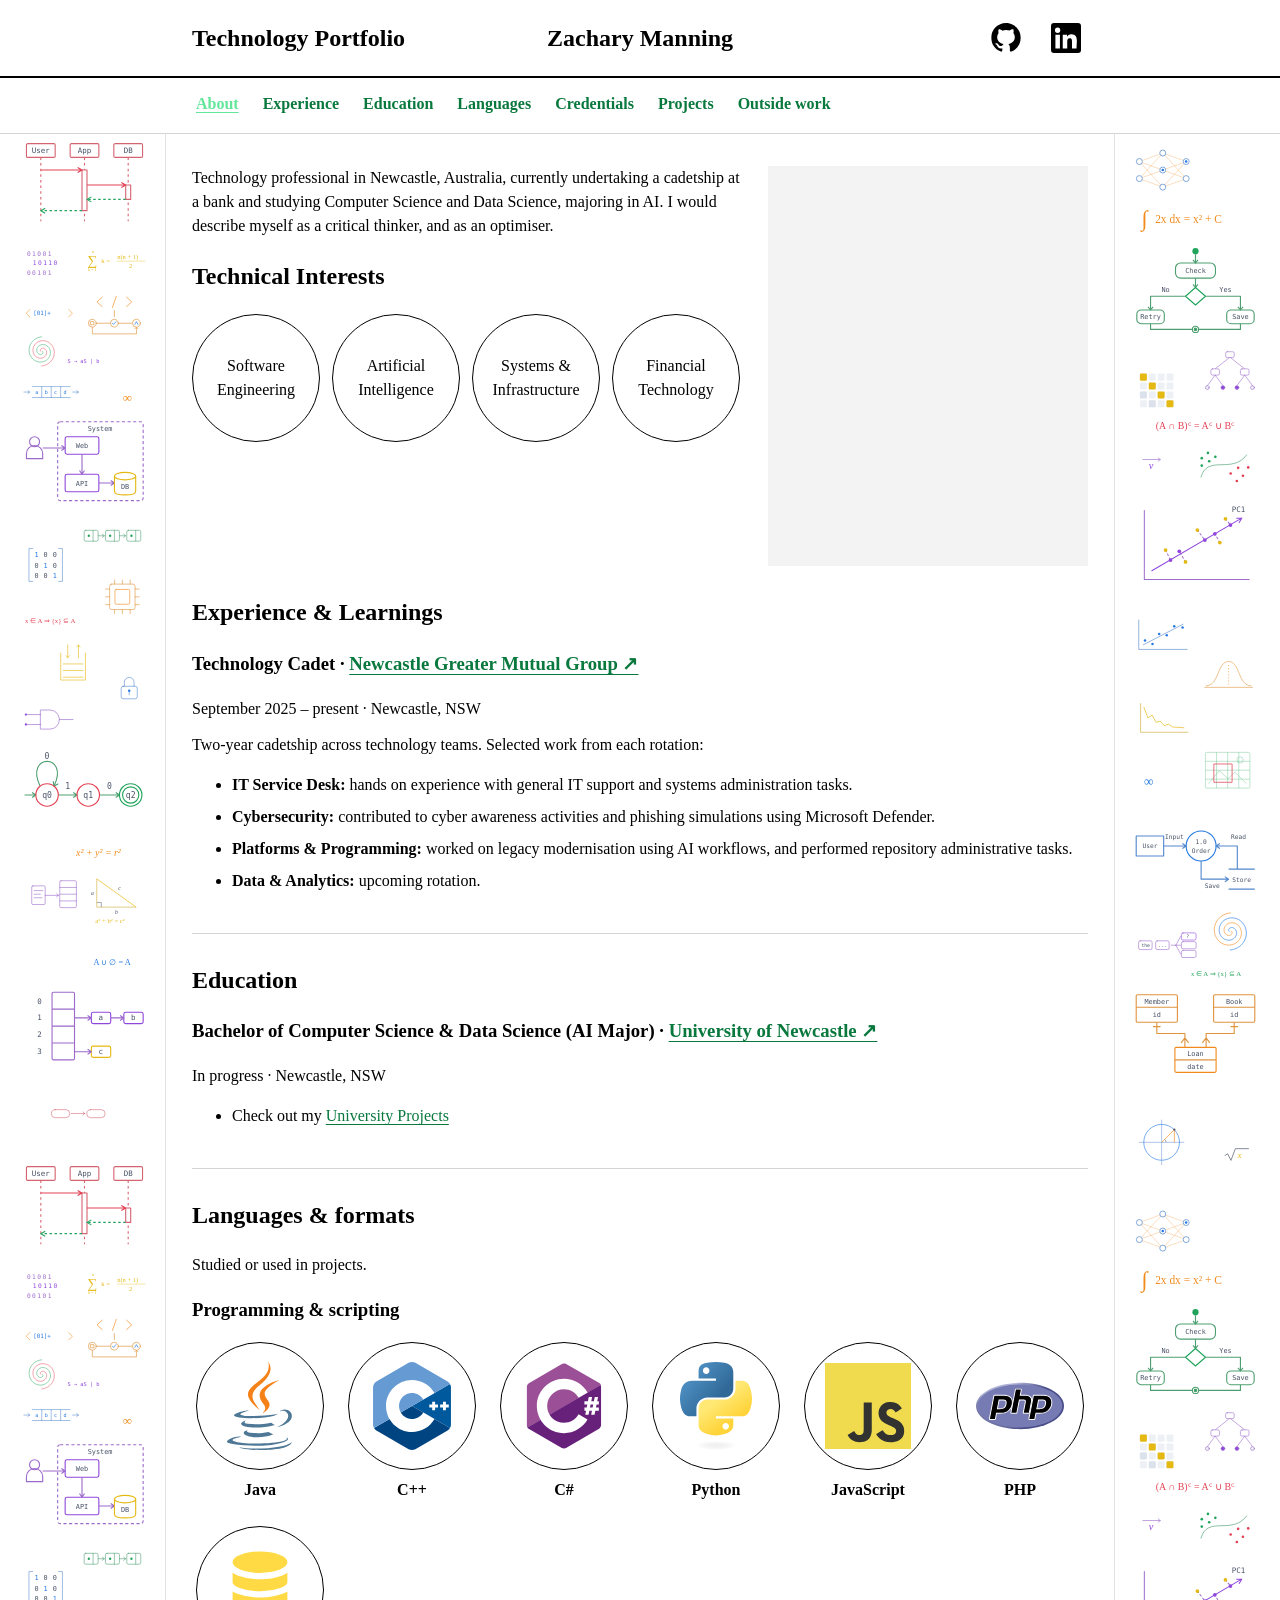
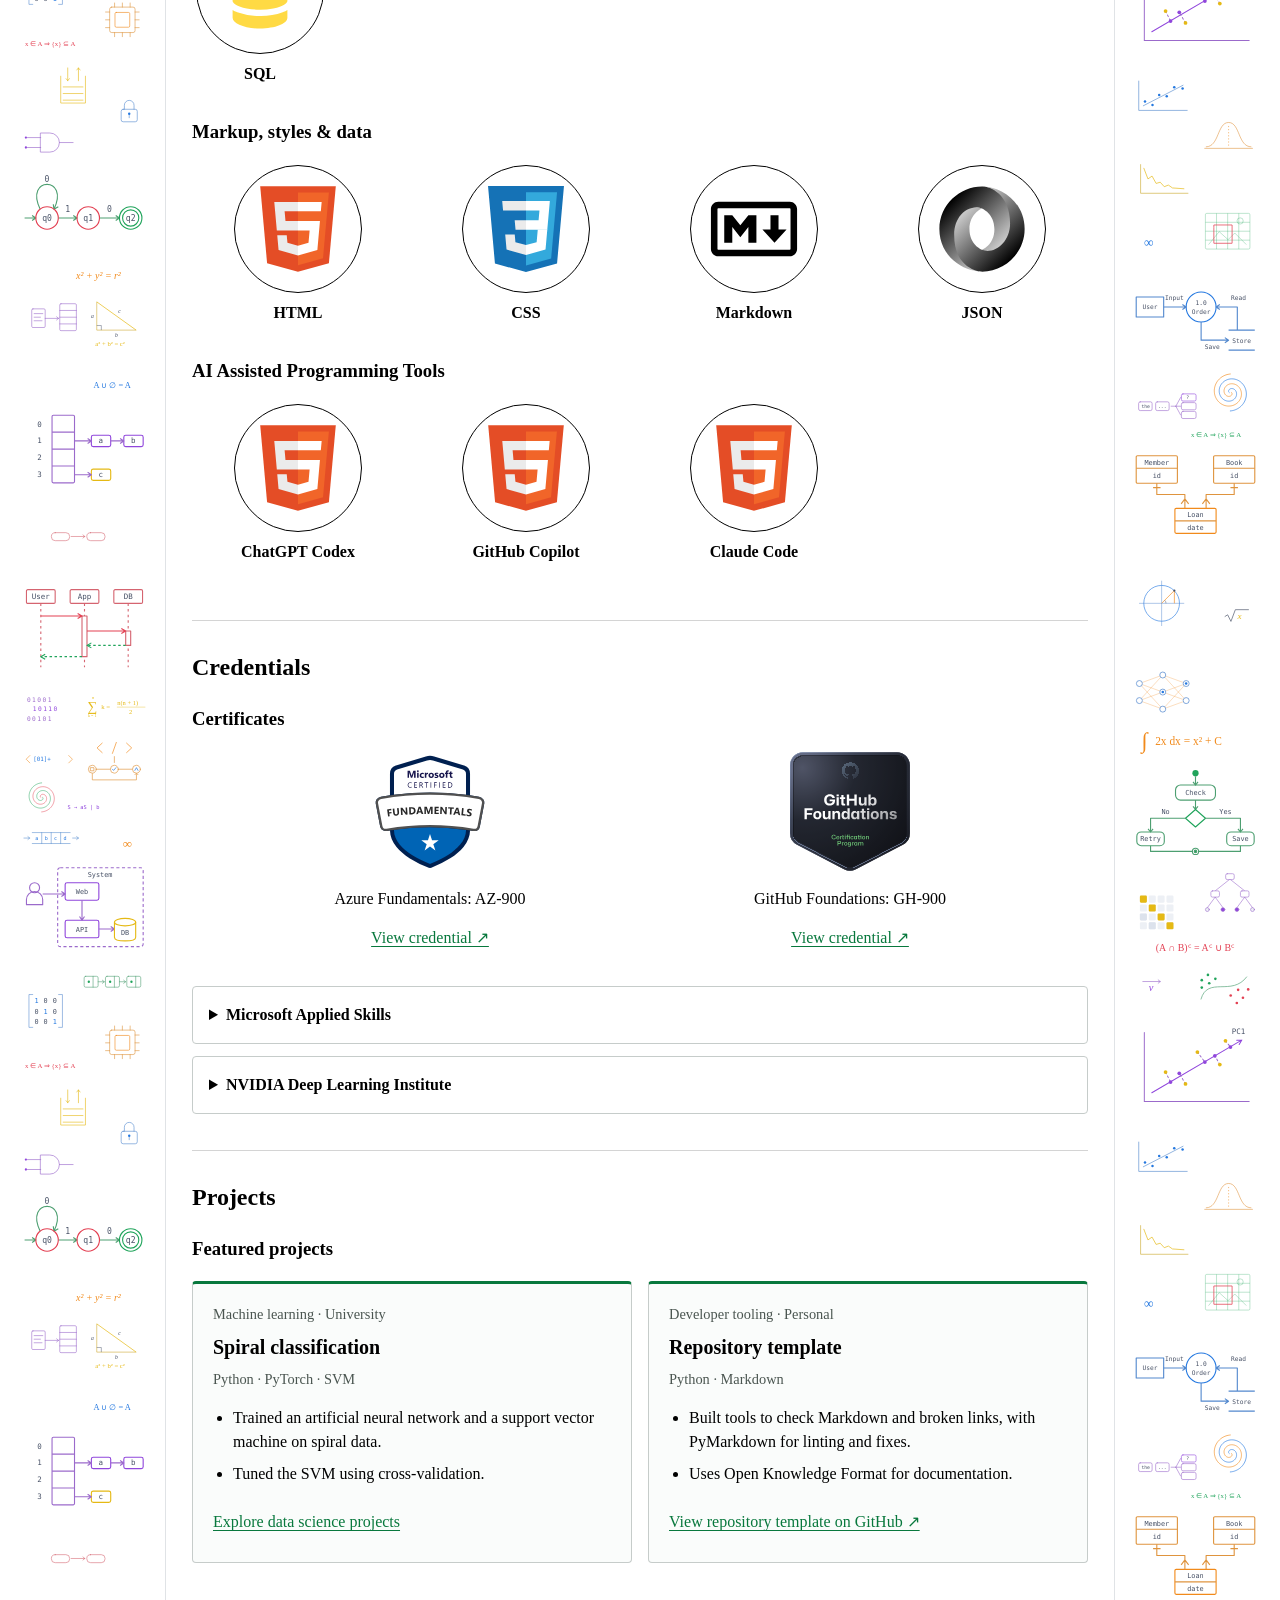
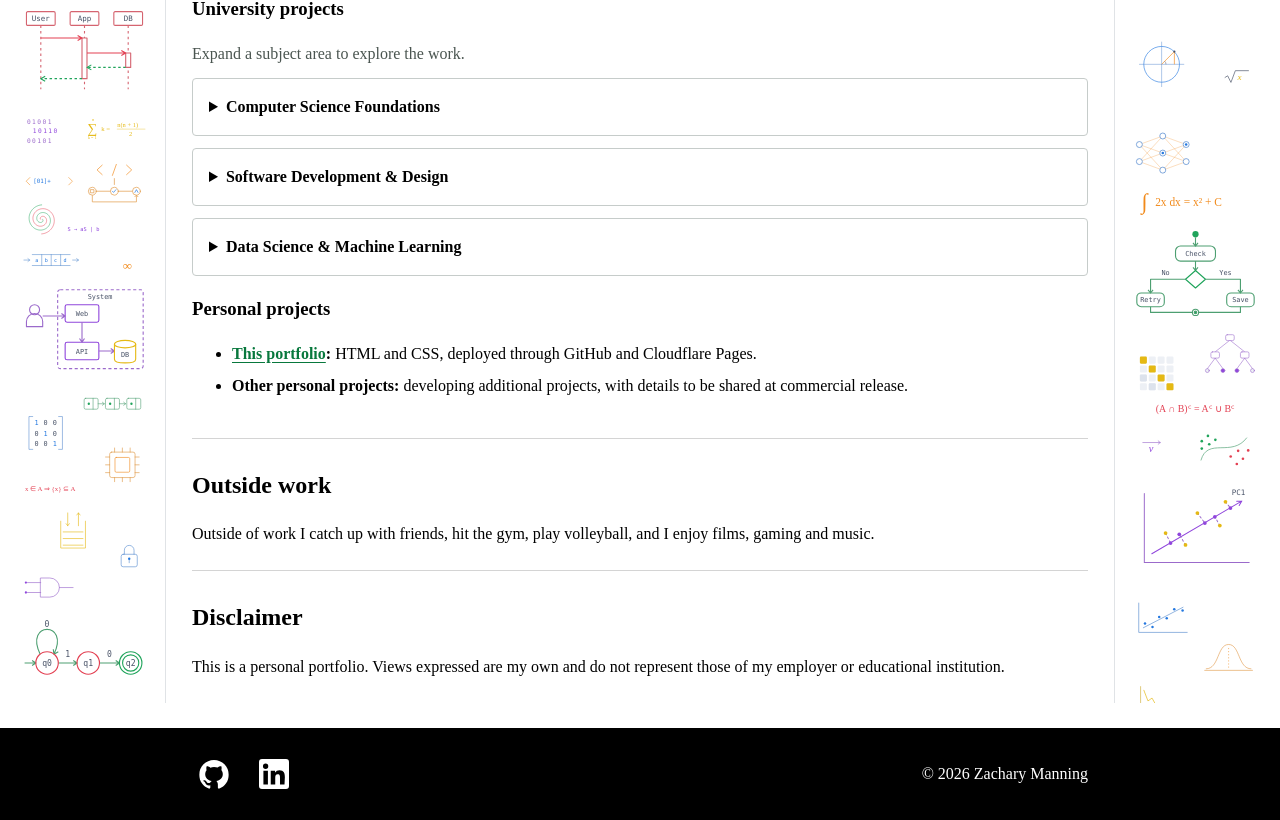
==== commit 426f4566: "few incomplete changes, added ai tools" ====
--- a/index.html
+++ b/index.html
@@ -84,47 +84,66 @@
                 <h3>Programming &amp; scripting</h3>
                 <ul class="language-list" role="list">
                     <li>
-                        <span class="circle"><img src="./assets/images/languages/java.svg" alt="" width="90" height="90" loading="lazy"></span>
+                        <span class="circle"><img src="./assets/images/languages/java.svg" alt="java" width="90" height="90" loading="lazy"></span>
                         <span>Java</span>
                     </li>
                     <li>
-                        <span class="circle"><img src="./assets/images/languages/c++.svg" alt="" width="90" height="90" loading="lazy"></span>
+                        <span class="circle"><img src="./assets/images/languages/c++.svg" alt="c++" width="90" height="90" loading="lazy"></span>
                         <span>C++</span>
                     </li>
                     <li>
-                        <span class="circle"><img src="./assets/images/languages/csharp.svg" alt="" width="90" height="90" loading="lazy"></span>
+                        <span class="circle"><img src="./assets/images/languages/csharp.svg" alt="c#" width="90" height="90" loading="lazy"></span>
                         <span>C#</span>
                     </li>
                     <li>
-                        <span class="circle"><img src="./assets/images/languages/python.svg" alt="" width="90" height="90" loading="lazy"></span>
+                        <span class="circle"><img src="./assets/images/languages/python.svg" alt="python" width="90" height="90" loading="lazy"></span>
                         <span>Python</span>
                     </li>
                     <li>
-                        <span class="circle"><img src="./assets/images/languages/javascript.svg" alt="" width="90" height="90" loading="lazy"></span>
+                        <span class="circle"><img src="./assets/images/languages/javascript.svg" alt="javascript" width="90" height="90" loading="lazy"></span>
                         <span>JavaScript</span>
                     </li>
                     <li>
-                        <span class="circle"><img src="./assets/images/languages/php.svg" alt="" width="90" height="90" loading="lazy"></span>
+                        <span class="circle"><img src="./assets/images/languages/php.svg" alt="php" width="90" height="90" loading="lazy"></span>
                         <span>PHP</span>
+                    </li>
+                    <li>
+                        <span class="circle"><img src="./assets/images/languages/sql.svg" alt="sql" width="90" height="90" loading="lazy"></span>
+                        <span>SQL</span>
                     </li>
                 </ul>
                 <h3>Markup, styles &amp; data</h3>
                 <ul class="language-list language-formats" role="list">
                     <li>
-                        <span class="circle"><img src="./assets/images/languages/html5.svg" alt="" width="90" height="90" loading="lazy"></span>
+                        <span class="circle"><img src="./assets/images/languages/html5.svg" alt="html" width="90" height="90" loading="lazy"></span>
                         <span>HTML</span>
                     </li>
                     <li>
-                        <span class="circle"><img src="./assets/images/languages/css3.svg" alt="" width="90" height="90" loading="lazy"></span>
+                        <span class="circle"><img src="./assets/images/languages/css3.svg" alt="css" width="90" height="90" loading="lazy"></span>
                         <span>CSS</span>
                     </li>
                     <li>
-                        <span class="circle"><img src="./assets/images/languages/markdown.svg" alt="" width="90" height="90" loading="lazy"></span>
+                        <span class="circle"><img src="./assets/images/languages/markdown.svg" alt="markdown" width="90" height="90" loading="lazy"></span>
                         <span>Markdown</span>
                     </li>
                     <li>
-                        <span class="circle"><img src="./assets/images/languages/json.svg" alt="" width="90" height="90" loading="lazy"></span>
+                        <span class="circle"><img src="./assets/images/languages/json.svg" alt="json" width="90" height="90" loading="lazy"></span>
                         <span>JSON</span>
+                    </li>
+                </ul>
+                <h3>AI Assisted Programming Tools</h3>
+                <ul class="language-list language-formats" role="list">
+                    <li>
+                        <span class="circle"><img src="./assets/images/languages/html5.svg" alt="html" width="90" height="90" loading="lazy"></span>
+                        <span>ChatGPT Codex</span>
+                    </li>
+                    <li>
+                        <span class="circle"><img src="./assets/images/languages/html5.svg" alt="html" width="90" height="90" loading="lazy"></span>
+                        <span>GitHub Copilot</span>
+                    </li>
+                    <li>
+                        <span class="circle"><img src="./assets/images/languages/html5.svg" alt="html" width="90" height="90" loading="lazy"></span>
+                        <span>Claude Code</span>
                     </li>
                 </ul>
             </section>
